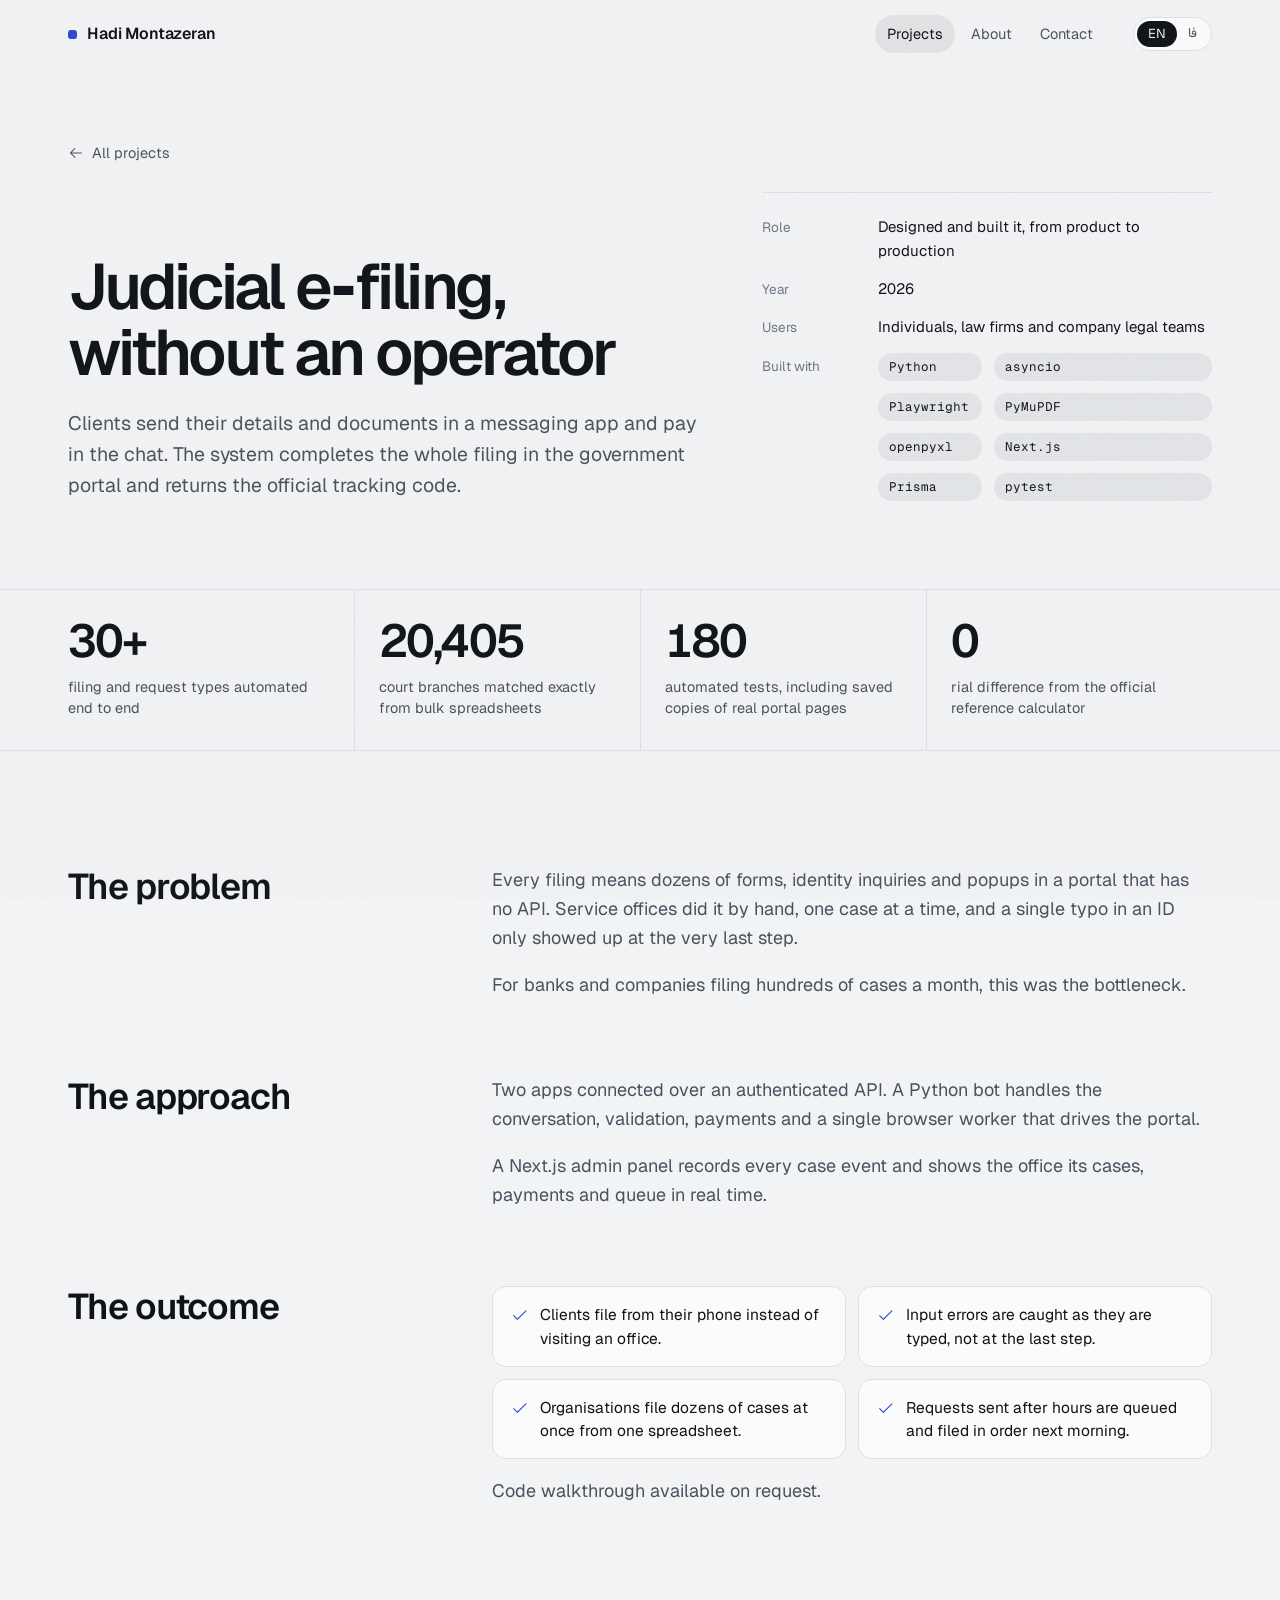
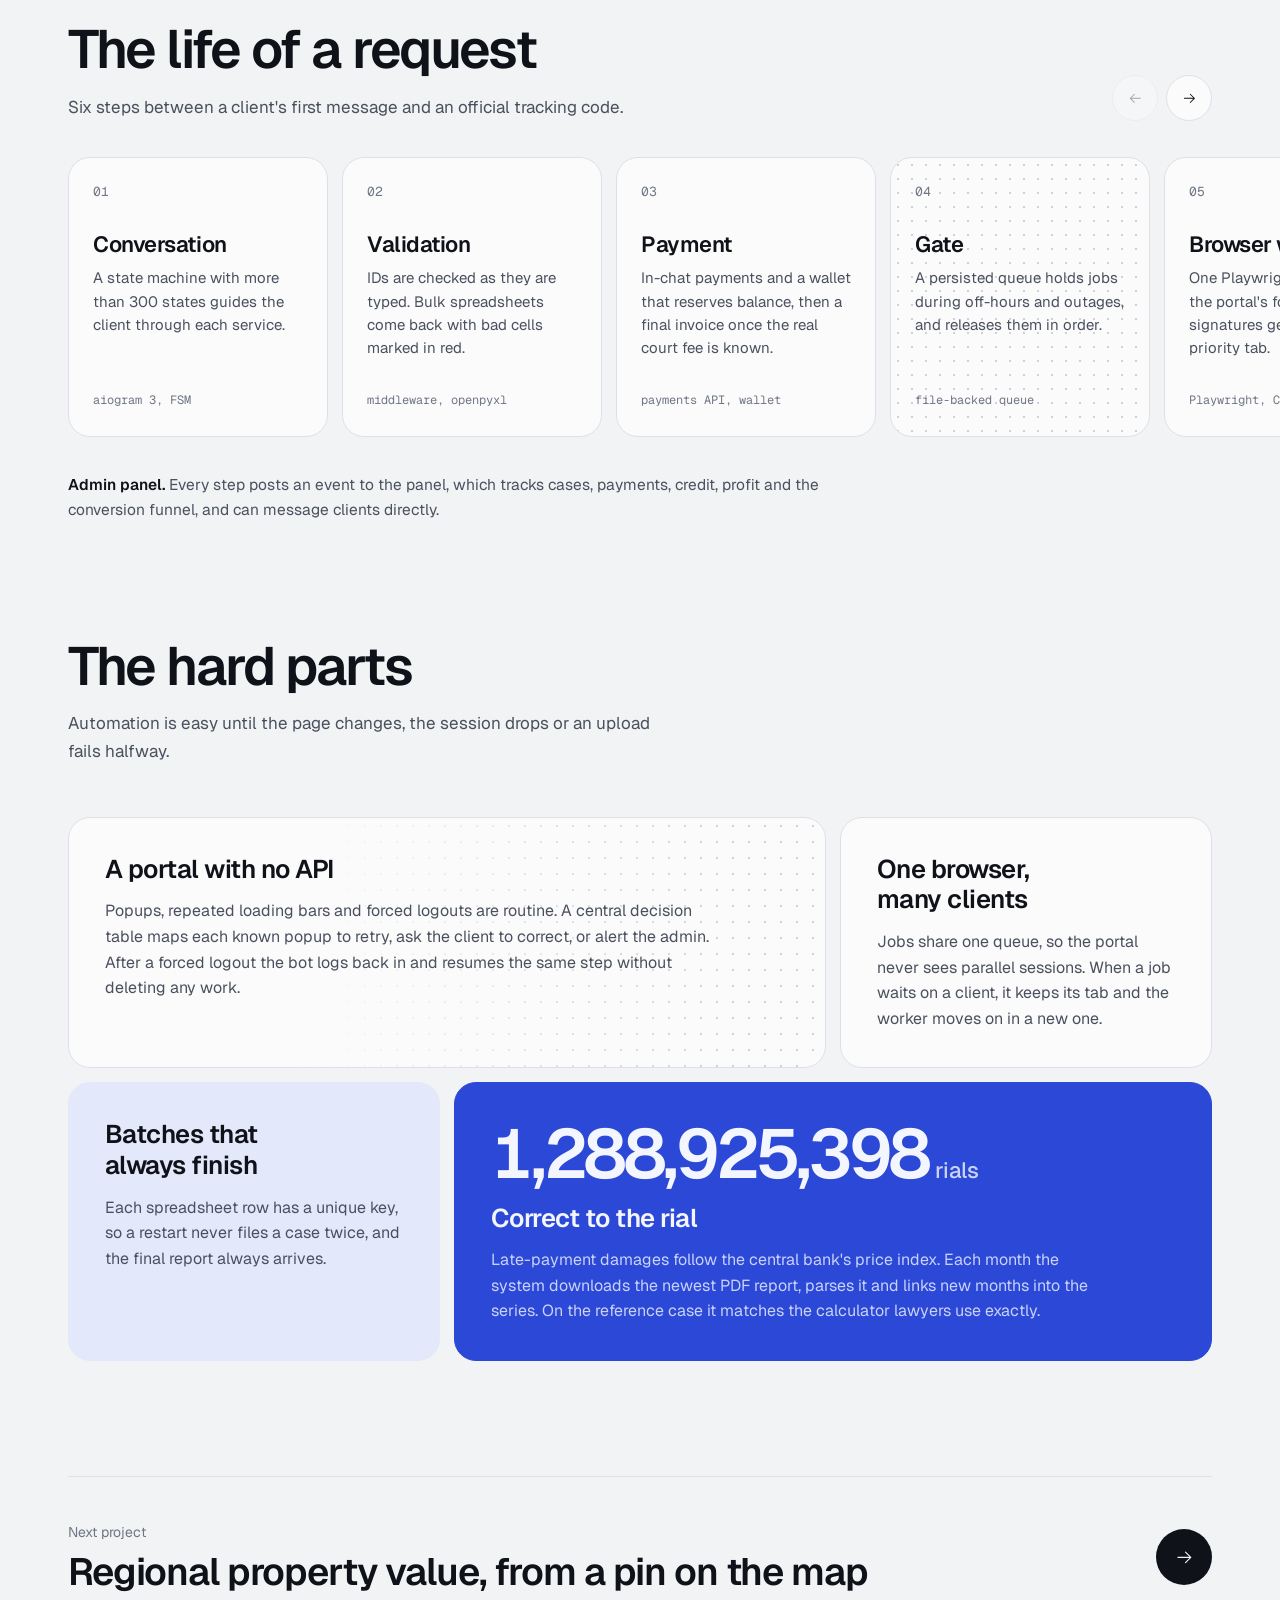
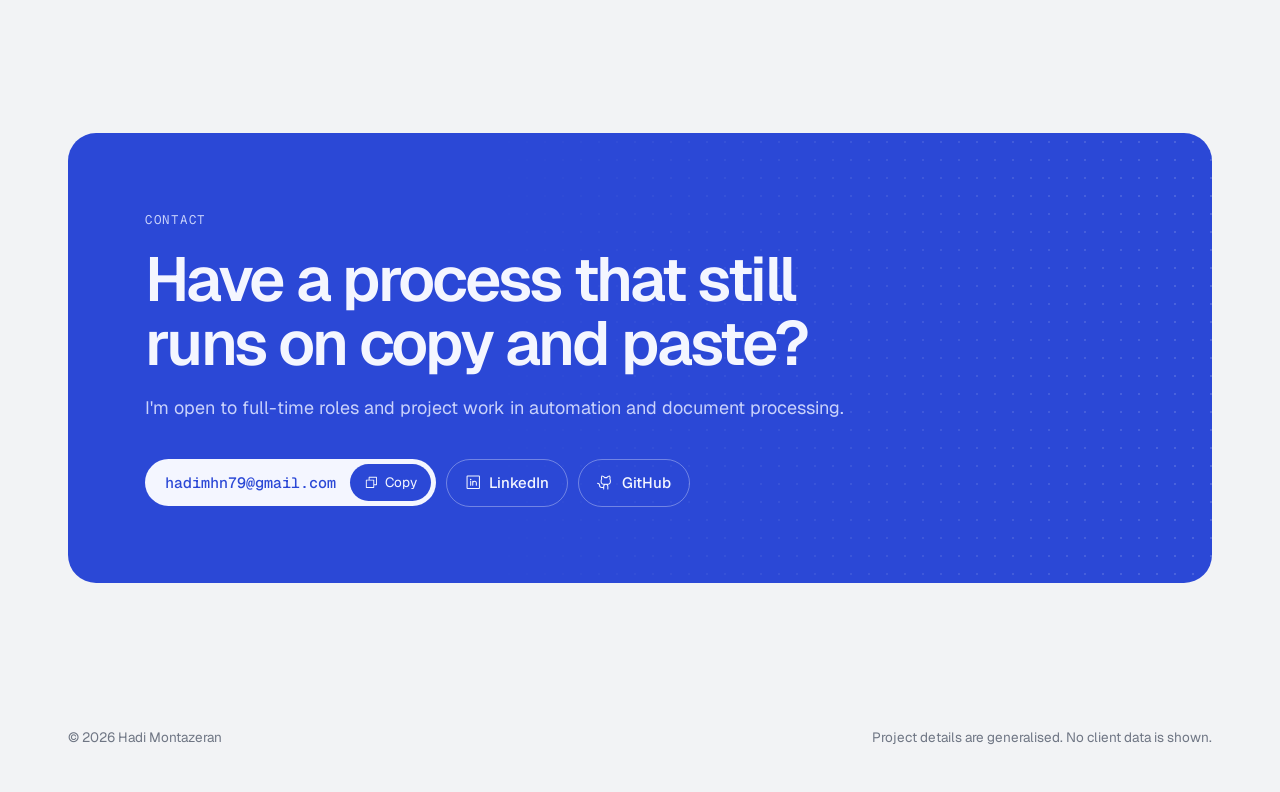
==== projects/judicial-efiling.html @ 840374e5 "Split site into home, project pages and About page; add regional value project Co-Authored-By: Claud" ====
<!doctype html>
<html lang="en" dir="ltr">
<head>
<meta charset="utf-8">
<meta name="viewport" content="width=device-width,initial-scale=1,viewport-fit=cover">
<title>Judicial e-filing automation</title>
<meta name="description" content="Case study: a bot that files court paperwork end to end, from a chat message to an official tracking code.">
<meta name="x-titles" data-en="Judicial e-filing automation" data-fa="اتوماسیون ثبت الکترونیک پرونده">
<meta property="og:title" content="Judicial e-filing automation">
<meta property="og:description" content="Case study: a bot that files court paperwork end to end, from a chat message to an official tracking code.">
<link rel="icon" href="../assets/favicon.svg" type="image/svg+xml">
<link rel="preconnect" href="https://fonts.googleapis.com">
<link rel="preconnect" href="https://fonts.gstatic.com" crossorigin>
<link rel="stylesheet" href="https://fonts.googleapis.com/css2?family=Geist:wght@400;500;600;700&family=Geist+Mono:wght@400;500&family=Vazirmatn:wght@400;500;700;800&display=swap">
<link rel="stylesheet" href="../assets/site.css">

</head>
<body>
<a class="skip" href="#main"><span data-lang="en">Skip to content</span><span data-lang="fa">رفتن به محتوا</span></a>
<header class="top">
  <div class="wrap">
    <a class="brand" href="../index.html"><i aria-hidden="true"></i><span class="full"><span data-lang="en">Hadi Montazeran</span><span data-lang="fa">هادی منتظران</span></span><span class="short"><span data-lang="en">Hadi Montazeran</span><span data-lang="fa">هادی منتظران</span></span></a>
    <nav class="links" aria-label="Main">
      <a href="../index.html#work" aria-current="page"><span data-lang="en">Projects</span><span data-lang="fa">پروژه‌ها</span></a>
      <a href="../about.html"><span data-lang="en">About</span><span data-lang="fa">درباره</span></a>
      <a href="#contact" class="hide-sm"><span data-lang="en">Contact</span><span data-lang="fa">تماس</span></a>
    </nav>
    <div class="lang" role="group" aria-label="Language">
      <button type="button" id="lang-en" aria-pressed="true">EN</button>
      <button type="button" id="lang-fa" aria-pressed="false">فا</button>
    </div>
  </div>
</header>
<div id="sentinel" style="position:absolute;top:0;height:8px;width:1px" aria-hidden="true"></div>
<main id="main">
<section class="phero">
  <div class="wrap">
    <a class="crumb" href="../index.html#work"><svg class="ico flip" viewBox="0 0 256 256" fill="currentColor" aria-hidden="true"><path d="M224,128a8,8,0,0,1-8,8H59.31l58.35,58.34a8,8,0,0,1-11.32,11.32l-72-72a8,8,0,0,1,0-11.32l72-72a8,8,0,0,1,11.32,11.32L59.31,120H216A8,8,0,0,1,224,128Z"/></svg><span data-lang="en">All projects</span><span data-lang="fa">همه‌ی پروژه‌ها</span></a>
    <div class="phero-grid">
      <div>
        <h1 class="rise"><span data-lang="en">Judicial e&#8209;filing, without an operator</span><span data-lang="fa">ثبت الکترونیک پرونده، بدون اپراتور</span></h1>
        <p class="lead rise d1"><span data-lang="en">Clients send their details and documents in a messaging app and pay in the chat. The system completes the whole filing in the government portal and returns the official tracking code.</span><span data-lang="fa">مشتری اطلاعات و مدارکش را در پیام‌رسان می‌فرستد و همان‌جا پرداخت می‌کند. سامانه کل فرایند ثبت را در درگاه رسمی انجام می‌دهد و کد رهگیری رسمی را برمی‌گرداند.</span></p>
      </div>
      <dl class="facts rise d2">
        <div><dt><span data-lang="en">Role</span><span data-lang="fa">نقش</span></dt><dd><span data-lang="en">Designed and built it, from product to production</span><span data-lang="fa">طراحی و ساخت، از ایده تا اجرا</span></dd></div>
        <div><dt><span data-lang="en">Year</span><span data-lang="fa">سال</span></dt><dd class="num"><span data-lang="en">2026</span><span data-lang="fa">۲۰۲۶</span></dd></div>
        <div><dt><span data-lang="en">Users</span><span data-lang="fa">کاربران</span></dt><dd><span data-lang="en">Individuals, law firms and company legal teams</span><span data-lang="fa">اشخاص، دفاتر وکالت و واحدهای حقوقی شرکت‌ها</span></dd></div>
        <div><dt><span data-lang="en">Built with</span><span data-lang="fa">ابزارها</span></dt><dd><div class="chips"><span class="chip">Python</span><span class="chip">asyncio</span><span class="chip">Playwright</span><span class="chip">PyMuPDF</span><span class="chip">openpyxl</span><span class="chip">Next.js</span><span class="chip">Prisma</span><span class="chip">pytest</span></div></dd></div>
      </dl>
    </div>
  </div>
</section>

<section class="stats" aria-label="Project in numbers">
  <div class="wrap">
    <div class="stat"><strong><span data-lang="en">30+</span><span data-lang="fa">+۳۰</span></strong><span><span data-lang="en">filing and request types automated end to end</span><span data-lang="fa">نوع دادخواست، لایحه و درخواست که کامل خودکار شده‌اند</span></span></div>
    <div class="stat"><strong><span data-lang="en">20,405</span><span data-lang="fa">۲۰٬۴۰۵</span></strong><span><span data-lang="en">court branches matched exactly from bulk spreadsheets</span><span data-lang="fa">شعبه‌ی دادگاه که از فایل‌های اکسل دقیق شناسایی می‌شوند</span></span></div>
    <div class="stat"><strong><span data-lang="en">180</span><span data-lang="fa">۱۸۰</span></strong><span><span data-lang="en">automated tests, including saved copies of real portal pages</span><span data-lang="fa">تست خودکار، از جمله روی نسخه‌های ذخیره‌شده‌ی صفحات واقعی</span></span></div>
    <div class="stat"><strong><span data-lang="en">0</span><span data-lang="fa">۰</span></strong><span><span data-lang="en">rial difference from the official reference calculator</span><span data-lang="fa">ریال اختلاف با ماشین‌حساب مرجع رسمی</span></span></div>
  </div>
</section>

<section class="sec">
  <div class="wrap">
    <div class="story reveal">
      <h2><span data-lang="en">The problem</span><span data-lang="fa">مسئله</span></h2>
      <div class="story-body">
        <p><span data-lang="en">Every filing means dozens of forms, identity inquiries and popups in a portal that has no API. Service offices did it by hand, one case at a time, and a single typo in an ID only showed up at the very last step.</span><span data-lang="fa">هر ثبت یعنی ده‌ها فرم، استعلام هویت و پنجره‌ی پاپ‌آپ در درگاهی که API ندارد. دفاتر خدمات این کار را دستی و پرونده‌به‌پرونده انجام می‌دادند و یک اشتباه تایپی در کد ملی فقط در مرحله‌ی آخر معلوم می‌شد.</span></p>
        <p><span data-lang="en">For banks and companies filing hundreds of cases a month, this was the bottleneck.</span><span data-lang="fa">برای بانک‌ها و شرکت‌هایی که ماهانه صدها پرونده ثبت می‌کنند، همین گلوگاه اصلی بود.</span></p>
      </div>
    </div>
    <div class="story reveal">
      <h2><span data-lang="en">The approach</span><span data-lang="fa">راه‌حل</span></h2>
      <div class="story-body">
        <p><span data-lang="en">Two apps connected over an authenticated API. A Python bot handles the conversation, validation, payments and a single browser worker that drives the portal.</span><span data-lang="fa">دو برنامه که با یک API احرازهویت‌شده به هم وصل‌اند. یک ربات Python که گفتگو، اعتبارسنجی، پرداخت و یک پردازشگر مرورگر را اداره می‌کند و درگاه را پیش می‌برد.</span></p>
        <p><span data-lang="en">A Next.js admin panel records every case event and shows the office its cases, payments and queue in real time.</span><span data-lang="fa">یک پنل مدیریت Next.js همه‌ی رویدادهای پرونده را ثبت می‌کند و پرونده‌ها، پرداخت‌ها و صف را به‌صورت زنده نشان می‌دهد.</span></p>
      </div>
    </div>
    <div class="story reveal">
      <h2><span data-lang="en">The outcome</span><span data-lang="fa">نتیجه</span></h2>
      <div class="story-body">
        <ul class="outcomes">
          <li><svg class="ico" viewBox="0 0 256 256" fill="currentColor" aria-hidden="true"><path d="M229.66,77.66l-128,128a8,8,0,0,1-11.32,0l-56-56a8,8,0,0,1,11.32-11.32L96,188.69,218.34,66.34a8,8,0,0,1,11.32,11.32Z"/></svg><span><span data-lang="en">Clients file from their phone instead of visiting an office.</span><span data-lang="fa">مشتری به‌جای مراجعه‌ی حضوری، با گوشی پرونده ثبت می‌کند.</span></span></li>
          <li><svg class="ico" viewBox="0 0 256 256" fill="currentColor" aria-hidden="true"><path d="M229.66,77.66l-128,128a8,8,0,0,1-11.32,0l-56-56a8,8,0,0,1,11.32-11.32L96,188.69,218.34,66.34a8,8,0,0,1,11.32,11.32Z"/></svg><span><span data-lang="en">Input errors are caught as they are typed, not at the last step.</span><span data-lang="fa">خطای ورودی همان لحظه گرفته می‌شود، نه در مرحله‌ی آخر.</span></span></li>
          <li><svg class="ico" viewBox="0 0 256 256" fill="currentColor" aria-hidden="true"><path d="M229.66,77.66l-128,128a8,8,0,0,1-11.32,0l-56-56a8,8,0,0,1,11.32-11.32L96,188.69,218.34,66.34a8,8,0,0,1,11.32,11.32Z"/></svg><span><span data-lang="en">Organisations file dozens of cases at once from one spreadsheet.</span><span data-lang="fa">سازمان‌ها با یک فایل اکسل ده‌ها پرونده را یک‌جا ثبت می‌کنند.</span></span></li>
          <li><svg class="ico" viewBox="0 0 256 256" fill="currentColor" aria-hidden="true"><path d="M229.66,77.66l-128,128a8,8,0,0,1-11.32,0l-56-56a8,8,0,0,1,11.32-11.32L96,188.69,218.34,66.34a8,8,0,0,1,11.32,11.32Z"/></svg><span><span data-lang="en">Requests sent after hours are queued and filed in order next morning.</span><span data-lang="fa">درخواست‌های خارج از ساعت کاری در صف می‌مانند و صبح به ترتیب ثبت می‌شوند.</span></span></li>
        </ul>
        <p class="note"><span data-lang="en">Code walkthrough available on request.</span><span data-lang="fa">بررسی کد در صورت درخواست امکان‌پذیر است.</span></p>
      </div>
    </div>
  </div>
</section>

<section class="sec" style="padding-top:0">
  <div class="wrap pipe-head">
    <div>
      <h2 class="h2"><span data-lang="en">The life of a request</span><span data-lang="fa">مسیر یک درخواست</span></h2>
      <p class="lead"><span data-lang="en">Six steps between a client's first message and an official tracking code.</span><span data-lang="fa">شش مرحله از اولین پیام مشتری تا کد رهگیری رسمی.</span></p>
    </div>
    <div class="arrows">
      <button type="button" id="prev" aria-label="Previous step"><svg class="ico flip" viewBox="0 0 256 256" fill="currentColor" aria-hidden="true"><path d="M224,128a8,8,0,0,1-8,8H59.31l58.35,58.34a8,8,0,0,1-11.32,11.32l-72-72a8,8,0,0,1,0-11.32l72-72a8,8,0,0,1,11.32,11.32L59.31,120H216A8,8,0,0,1,224,128Z"/></svg></button>
      <button type="button" id="next" aria-label="Next step"><svg class="ico flip" viewBox="0 0 256 256" fill="currentColor" aria-hidden="true"><path d="M221.66,133.66l-72,72a8,8,0,0,1-11.32-11.32L196.69,136H40a8,8,0,0,1,0-16H196.69L138.34,61.66a8,8,0,0,1,11.32-11.32l72,72A8,8,0,0,1,221.66,133.66Z"/></svg></button>
    </div>
  </div>
  <div class="track" id="track" tabindex="0" aria-label="Steps of a request">
    <article class="stage"><span class="n">01</span><div><h3><span data-lang="en">Conversation</span><span data-lang="fa">گفتگو</span></h3><p><span data-lang="en">A state machine with more than 300 states guides the client through each service.</span><span data-lang="fa">یک ماشین حالت با بیش از ۳۰۰ وضعیت، مشتری را در هر خدمت قدم‌به‌قدم پیش می‌برد.</span></p></div><span class="tech">aiogram 3, FSM</span></article>
    <article class="stage"><span class="n">02</span><div><h3><span data-lang="en">Validation</span><span data-lang="fa">اعتبارسنجی</span></h3><p><span data-lang="en">IDs are checked as they are typed. Bulk spreadsheets come back with bad cells marked in red.</span><span data-lang="fa">کد ملی هنگام تایپ بررسی می‌شود. فایل‌های اکسل گروهی با سلول‌های خطادارِ قرمز برمی‌گردند.</span></p></div><span class="tech">middleware, openpyxl</span></article>
    <article class="stage"><span class="n">03</span><div><h3><span data-lang="en">Payment</span><span data-lang="fa">پرداخت</span></h3><p><span data-lang="en">In-chat payments and a wallet that reserves balance, then a final invoice once the real court fee is known.</span><span data-lang="fa">پرداخت داخل چت و کیف پولی که موجودی را رزرو می‌کند، و بعد فاکتور نهایی وقتی هزینه‌ی واقعی دادرسی معلوم شد.</span></p></div><span class="tech">payments API, wallet</span></article>
    <article class="stage dots"><span class="n">04</span><div><h3><span data-lang="en">Gate</span><span data-lang="fa">دروازه</span></h3><p><span data-lang="en">A persisted queue holds jobs during off-hours and outages, and releases them in order.</span><span data-lang="fa">یک صف ماندگار کارها را در ساعات تعطیل و قطعی نگه می‌دارد و به ترتیب آزاد می‌کند.</span></p></div><span class="tech">file-backed queue</span></article>
    <article class="stage"><span class="n">05</span><div><h3><span data-lang="en">Browser worker</span><span data-lang="fa">پردازشگر مرورگر</span></h3><p><span data-lang="en">One Playwright session fills the portal's forms. E-signatures get their own priority tab.</span><span data-lang="fa">یک نشست Playwright فرم‌های درگاه را پر می‌کند. امضای الکترونیک تب اولویت‌دار خودش را دارد.</span></p></div><span class="tech">Playwright, Chromium</span></article>
    <article class="stage fill"><span class="n">06</span><div><h3><span data-lang="en">Output</span><span data-lang="fa">خروجی</span></h3><p><span data-lang="en">The tracking code, official right-to-left PDFs, and the final print sent automatically the next day.</span><span data-lang="fa">کد رهگیری، PDFهای رسمی راست‌به‌چپ، و نسخه‌ی نهایی که روز بعد خودکار ارسال می‌شود.</span></p></div><span class="tech">reportlab, PyMuPDF</span></article>
  </div>
  <div class="wrap">
    <p class="sync"><b><span data-lang="en">Admin panel.</span><span data-lang="fa">پنل مدیریت.</span></b> <span data-lang="en">Every step posts an event to the panel, which tracks cases, payments, credit, profit and the conversion funnel, and can message clients directly.</span><span data-lang="fa">هر مرحله یک رویداد به پنل می‌فرستد. پنل پرونده‌ها، پرداخت‌ها، اعتبار، سود و قیف تبدیل را دنبال می‌کند و می‌تواند مستقیم به مشتری پیام بدهد.</span></p>
  </div>
</section>

<section class="sec" style="padding-top:0">
  <div class="wrap">
    <h2 class="h2"><span data-lang="en">The hard parts</span><span data-lang="fa">بخش‌های سخت کار</span></h2>
    <p class="lead" style="margin-top:16px"><span data-lang="en">Automation is easy until the page changes, the session drops or an upload fails halfway.</span><span data-lang="fa">اتوماسیون تا وقتی ساده است که صفحه تغییر نکند، نشست قطع نشود و بارگذاری نیمه‌کاره نماند.</span></p>
    <div class="bento">
      <article class="cell wide dots reveal">
        <h3><span data-lang="en">A portal with no API</span><span data-lang="fa">درگاهی که API ندارد</span></h3>
        <p><span data-lang="en">Popups, repeated loading bars and forced logouts are routine. A central decision table maps each known popup to retry, ask the client to correct, or alert the admin. After a forced logout the bot logs back in and resumes the same step without deleting any work.</span><span data-lang="fa">پاپ‌آپ، نوارهای بارگذاری تکراری و خروج اجباری اتفاق روزمره‌اند. یک جدول تصمیم مرکزی برای هر پاپ‌آپ مشخص می‌کند که باید دوباره تلاش کرد، از مشتری اصلاح خواست یا به مدیر هشدار داد. بعد از خروج اجباری، ربات دوباره وارد می‌شود و همان مرحله را بدون پاک کردن کار ادامه می‌دهد.</span></p>
      </article>
      <article class="cell reveal">
        <h3><span data-lang="en">One browser, many clients</span><span data-lang="fa">یک مرورگر، مشتریان متعدد</span></h3>
        <p><span data-lang="en">Jobs share one queue, so the portal never sees parallel sessions. When a job waits on a client, it keeps its tab and the worker moves on in a new one.</span><span data-lang="fa">همه‌ی کارها از یک صف عبور می‌کنند تا درگاه نشست موازی نبیند. وقتی کاری منتظر مشتری است، تبش را نگه می‌دارد و پردازشگر در تب تازه‌ای ادامه می‌دهد.</span></p>
      </article>
      <article class="cell tint reveal">
        <h3><span data-lang="en">Batches that always finish</span><span data-lang="fa">دسته‌هایی که همیشه کامل می‌شوند</span></h3>
        <p><span data-lang="en">Each spreadsheet row has a unique key, so a restart never files a case twice, and the final report always arrives.</span><span data-lang="fa">هر سطر اکسل کلید یکتا دارد، پس راه‌اندازی دوباره هیچ پرونده‌ای را دو بار ثبت نمی‌کند و گزارش نهایی همیشه می‌رسد.</span></p>
      </article>
      <article class="cell wide fill reveal">
        <p class="big ltr"><span data-lang="en">1,288,925,398<small>rials</small></span><span data-lang="fa">۱٬۲۸۸٬۹۲۵٬۳۹۸<small>ریال</small></span></p>
        <h3><span data-lang="en">Correct to the rial</span><span data-lang="fa">دقیق تا ریال</span></h3>
        <p><span data-lang="en">Late-payment damages follow the central bank's price index. Each month the system downloads the newest PDF report, parses it and links new months into the series. On the reference case it matches the calculator lawyers use exactly.</span><span data-lang="fa">خسارت تأخیر تأدیه بر اساس شاخص قیمت بانک مرکزی محاسبه می‌شود. سامانه هر ماه جدیدترین گزارش PDF را دانلود و استخراج می‌کند و ماه‌های جدید را به سری قبلی وصل می‌کند. نتیجه در نمونه‌ی مرجع دقیقاً با ماشین‌حسابی که وکلا استفاده می‌کنند یکی است.</span></p>
      </article>
    </div>
  </div>
</section>

<section style="padding-bottom:clamp(56px,8vw,96px)">
  <div class="wrap">
    <a class="next" href="regional-value.html">
      <div><small><span data-lang="en">Next project</span><span data-lang="fa">پروژه‌ی بعدی</span></small><strong><span data-lang="en">Regional property value, from a pin on the map</span><span data-lang="fa">ارزش منطقه‌ای ملک، با یک نقطه روی نقشه</span></strong></div>
      <span class="go"><svg class="ico flip" viewBox="0 0 256 256" fill="currentColor" aria-hidden="true"><path d="M221.66,133.66l-72,72a8,8,0,0,1-11.32-11.32L196.69,136H40a8,8,0,0,1,0-16H196.69L138.34,61.66a8,8,0,0,1,11.32-11.32l72,72A8,8,0,0,1,221.66,133.66Z"/></svg></span>
    </a>
  </div>
</section>

<section class="sec" id="contact" style="padding-top:0">
  <div class="wrap">
    <div class="contact">
      <div>
        <p class="eyebrow"><span data-lang="en">Contact</span><span data-lang="fa">تماس</span></p>
        <h2><span data-lang="en">Have a process that still runs on copy and paste?</span><span data-lang="fa">فرایندی دارید که هنوز با کپی و پیست انجام می‌شود؟</span></h2>
        <p class="lead"><span data-lang="en">I'm open to full-time roles and project work in automation and document processing.</span><span data-lang="fa">برای همکاری تمام‌وقت و پروژه‌ای در حوزه‌ی اتوماسیون و پردازش اسناد آماده‌ام.</span></p>
      </div>
      <div class="reach">
        <span class="mail"><a href="mailto:hadimhn79@gmail.com" id="email">hadimhn79@gmail.com</a><button type="button" data-copy="email"><svg class="ico" viewBox="0 0 256 256" fill="currentColor" aria-hidden="true"><path d="M216,32H88a8,8,0,0,0-8,8V80H40a8,8,0,0,0-8,8V216a8,8,0,0,0,8,8H168a8,8,0,0,0,8-8V176h40a8,8,0,0,0,8-8V40A8,8,0,0,0,216,32ZM160,208H48V96H160Zm48-48H176V88a8,8,0,0,0-8-8H96V48H208Z"/></svg><span data-copy-label>Copy</span></button></span>
        <a class="out" href="https://www.linkedin.com/in/hadi-montazeran-4b4931239" target="_blank" rel="noopener"><svg class="ico" viewBox="0 0 256 256" fill="currentColor" aria-hidden="true"><path d="M216,24H40A16,16,0,0,0,24,40V216a16,16,0,0,0,16,16H216a16,16,0,0,0,16-16V40A16,16,0,0,0,216,24Zm0,192H40V40H216V216ZM96,112v64a8,8,0,0,1-16,0V112a8,8,0,0,1,16,0Zm88,28v36a8,8,0,0,1-16,0V140a20,20,0,0,0-40,0v36a8,8,0,0,1-16,0V112a8,8,0,0,1,15.79-1.78A36,36,0,0,1,184,140ZM100,84A12,12,0,1,1,88,72,12,12,0,0,1,100,84Z"/></svg>LinkedIn</a>
        <a class="out" href="https://github.com/hadimhm2000" target="_blank" rel="noopener"><svg class="ico" viewBox="0 0 256 256" fill="currentColor" aria-hidden="true"><path d="M208.31,75.68A59.78,59.78,0,0,0,202.93,28,8,8,0,0,0,196,24a59.75,59.75,0,0,0-48,24H124A59.75,59.75,0,0,0,76,24a8,8,0,0,0-6.93,4,59.78,59.78,0,0,0-5.38,47.68A58.14,58.14,0,0,0,56,104v8a56.06,56.06,0,0,0,48.44,55.47A39.8,39.8,0,0,0,96,192v8H72a24,24,0,0,1-24-24A40,40,0,0,0,8,136a8,8,0,0,0,0,16,24,24,0,0,1,24,24,40,40,0,0,0,40,40H96v16a8,8,0,0,0,16,0V192a24,24,0,0,1,48,0v40a8,8,0,0,0,16,0V192a39.8,39.8,0,0,0-8.44-24.53A56.06,56.06,0,0,0,216,112v-8A58.14,58.14,0,0,0,208.31,75.68ZM200,112a40,40,0,0,1-40,40H112a40,40,0,0,1-40-40v-8a41.74,41.74,0,0,1,6.9-22.48A8,8,0,0,0,80,73.83a43.81,43.81,0,0,1,.79-33.58,43.88,43.88,0,0,1,32.32,20.06A8,8,0,0,0,119.82,64h32.35a8,8,0,0,0,6.74-3.69,43.87,43.87,0,0,1,32.32-20.06A43.81,43.81,0,0,1,192,73.83a8.09,8.09,0,0,0,1,7.65A41.72,41.72,0,0,1,200,104Z"/></svg>GitHub</a>
      </div>
    </div>
  </div>
</section>
</main>
<footer class="site">
  <div class="wrap">
    <span><span data-lang="en">© 2026 Hadi Montazeran</span><span data-lang="fa">© ۲۰۲۶ هادی منتظران</span></span>
    <span><span data-lang="en">Project details are generalised. No client data is shown.</span><span data-lang="fa">جزئیات پروژه‌ها به‌صورت کلی آمده و هیچ اطلاعاتی از مشتریان نمایش داده نشده است.</span></span>
  </div>
</footer>
<script src="../assets/site.js"></script>
</body>
</html>
---- assets/site.css ----
/* Hadi Montazeran portfolio
   Design read: developer portfolio for recruiters and hiring managers, precise engineering-editorial language, native CSS.
   Dials: DESIGN_VARIANCE 7 / MOTION_INTENSITY 5 / VISUAL_DENSITY 4.
   Shape lock: blocks 22px, inner cells and inputs 14px, buttons and chips full pill.
   Z scale: nav 20, skip link 40, grain 30. */
:root{
  --bg:#f2f3f5; --surface:#fbfbfc; --ink:#0f1218; --ink-2:#4a515e; --ink-3:#6f7684;
  --line:#dde1e7; --accent:#2b48d6; --accent-soft:#e3e8fb; --block:#2b48d6; --block-deep:#1c2f9e; --block-ink:#f4f6ff; --block-ink-2:#c9d2fb;
  --ok:#11795a; --bad:#bf3b26; --dot:#cdd2da; --shadow:rgba(31,45,110,.10);
  --f-sans:"Geist",ui-sans-serif,system-ui,-apple-system,"Segoe UI",sans-serif;
  --f-mono:"Geist Mono",ui-monospace,SFMono-Regular,Menlo,Consolas,monospace;
  --f-fa:"Vazirmatn",Tahoma,system-ui,sans-serif;
  --r-lg:22px; --r-md:14px; --max:1240px;
  --gut:clamp(16px,4vw,48px);
  --ease:cubic-bezier(.16,1,.3,1);
  color-scheme:light;
}
@media (prefers-color-scheme:dark){:root:not([data-theme="light"]){
  --bg:#0c0e12; --surface:#14171d; --ink:#eceef2; --ink-2:#a8aebb; --ink-3:#7d8492;
  --line:#242932; --accent:#8b9dff; --accent-soft:#1a2142; --block:#2a3fb8; --block-deep:#1a2878; --block-ink:#eef1ff; --block-ink-2:#b9c4f7;
  --ok:#4fc99b; --bad:#ff8a74; --dot:#2c323c; --shadow:rgba(0,0,0,.35); color-scheme:dark}}
:root[data-theme="dark"]{
  --bg:#0c0e12; --surface:#14171d; --ink:#eceef2; --ink-2:#a8aebb; --ink-3:#7d8492;
  --line:#242932; --accent:#8b9dff; --accent-soft:#1a2142; --block:#2a3fb8; --block-deep:#1a2878; --block-ink:#eef1ff; --block-ink-2:#b9c4f7;
  --ok:#4fc99b; --bad:#ff8a74; --dot:#2c323c; --shadow:rgba(0,0,0,.35); color-scheme:dark}

*,*::before,*::after{box-sizing:border-box}
html{scroll-behavior:smooth;scroll-padding-top:calc(80px + env(safe-area-inset-top,0px))}
body{margin:0;background:var(--bg);color:var(--ink);font-family:var(--f-sans);font-size:17px;line-height:1.6;-webkit-font-smoothing:antialiased;text-rendering:optimizeLegibility}
html[lang="fa"] body{font-family:var(--f-fa);font-size:16.5px;line-height:1.95}
html:not([lang="fa"]) [data-lang="fa"]{display:none!important}
html[lang="fa"] [data-lang="en"]{display:none!important}
body::after{content:"";position:fixed;inset:0;z-index:30;pointer-events:none;opacity:.05;
  background-image:url("data:image/svg+xml,%3Csvg xmlns='http://www.w3.org/2000/svg' width='160' height='160'%3E%3Cfilter id='n'%3E%3CfeTurbulence type='fractalNoise' baseFrequency='.9' numOctaves='2' stitchTiles='stitch'/%3E%3C/filter%3E%3Crect width='100%25' height='100%25' filter='url(%23n)'/%3E%3C/svg%3E")}
a{color:inherit}
p{margin:0}
h1,h2,h3{margin:0;font-weight:600;letter-spacing:-.025em;text-wrap:balance}
html[lang="fa"] h1,html[lang="fa"] h2,html[lang="fa"] h3{font-family:var(--f-fa);letter-spacing:0;font-weight:800}
p,li{text-wrap:pretty}
:focus-visible{outline:2px solid var(--accent);outline-offset:3px}
img{max-width:100%}
.skip{position:absolute;inset-inline-start:16px;top:-60px;background:var(--ink);color:var(--bg);padding:8px 14px;border-radius:999px;z-index:40;text-decoration:none;font-size:14px}
.skip:focus{top:12px}
.wrap{max-width:var(--max);margin-inline:auto;padding-inline:var(--gut)}
.mono{font-family:var(--f-mono)}
.num{font-variant-numeric:tabular-nums}
.ico{width:1.1em;height:1.1em;flex:none;display:block}
html[dir="rtl"] .flip{transform:scaleX(-1)}
.eyebrow{font-family:var(--f-mono);font-size:12.5px;letter-spacing:.06em;text-transform:uppercase;color:var(--ink-2)}
html[lang="fa"] .eyebrow{font-family:var(--f-fa);text-transform:none;letter-spacing:0;font-size:14px;font-weight:500}
.lead{color:var(--ink-2);max-width:60ch}
.h2{font-size:clamp(32px,4.2vw,54px);line-height:1.05;letter-spacing:-.035em}
html[lang="fa"] .h2{line-height:1.45}
section.sec{padding-block:clamp(64px,9vw,120px)}
.ltr{direction:ltr;unicode-bidi:isolate}

/* buttons */
.btn{display:inline-flex;align-items:center;gap:10px;font:inherit;font-size:15.5px;font-weight:500;white-space:nowrap;text-decoration:none;padding:12px 22px;border-radius:999px;border:1px solid transparent;cursor:pointer;transition:transform .25s var(--ease),background-color .2s,color .2s,border-color .2s}
.btn:hover{transform:translateY(-1px)}
.btn:active{transform:scale(.98)}
.btn-primary{background:var(--ink);color:var(--bg)}
.btn-primary:hover{background:var(--accent);color:var(--block-ink)}
.btn-quiet{border-color:var(--line);color:var(--ink);background:transparent}
.btn-quiet:hover{border-color:var(--ink-3)}
.link-arrow{display:inline-flex;align-items:center;gap:8px;font-weight:500;text-decoration:none;color:var(--ink);border-bottom:1px solid var(--line);padding-bottom:2px;transition:border-color .2s,gap .25s var(--ease)}
.link-arrow:hover{border-color:var(--ink);gap:12px}

/* nav */
.top{position:sticky;top:env(safe-area-inset-top,0px);z-index:20;background:color-mix(in srgb,var(--bg) 82%,transparent);backdrop-filter:blur(14px) saturate(140%);-webkit-backdrop-filter:blur(14px) saturate(140%);border-bottom:1px solid transparent;transition:border-color .3s}
.top.stuck{border-bottom-color:var(--line)}
.top .wrap{display:flex;align-items:center;gap:28px;height:68px}
.brand{display:flex;align-items:center;gap:10px;text-decoration:none;font-weight:600;font-size:16px;letter-spacing:-.01em;white-space:nowrap}
html[lang="fa"] .brand{font-weight:700}
.brand i{width:9px;height:9px;border-radius:3px;background:var(--accent);display:block;flex:none}
.links{display:flex;gap:4px;margin-inline-start:auto}
.links a{white-space:nowrap;font-size:14.5px;text-decoration:none;color:var(--ink-2);padding:7px 12px;border-radius:999px;transition:color .2s,background-color .2s}
.links a:hover{color:var(--ink)}
.links a[aria-current="page"],.links a.on{color:var(--ink);background:color-mix(in srgb,var(--ink) 7%,transparent)}
.lang{display:inline-flex;border:1px solid var(--line);border-radius:999px;padding:3px;background:var(--surface);flex:none}
.lang button{font:inherit;font-size:13px;border:0;background:transparent;color:var(--ink-2);padding:4px 11px;border-radius:999px;cursor:pointer;line-height:1.4;transition:background-color .2s,color .2s}
.lang button[aria-pressed="true"]{background:var(--ink);color:var(--bg)}
.lang button:last-child{font-family:var(--f-fa)}
@media (max-width:760px){
  .top .wrap{gap:12px}
  .links{gap:0}
  .links a{padding:6px 8px;font-size:13.5px}
  .links a.hide-sm{display:none}
  .brand span.full{display:none}
}
@media (min-width:761px){.brand span.short{display:none}}

/* role line + title pill */
.role{display:grid;gap:8px;justify-items:start}
.role strong{font-size:clamp(19px,1.8vw,22px);font-weight:600;letter-spacing:-.015em;line-height:1.3}
html[lang="fa"] .role strong{font-weight:700;letter-spacing:0}
.title-pill{display:inline-block;font-family:var(--f-sans);font-size:clamp(14.5px,1.35vw,16.5px);font-weight:500;color:var(--accent);background:var(--accent-soft);padding:5px 14px;border-radius:999px;line-height:1.45;direction:ltr;unicode-bidi:isolate}
@media (max-width:520px){.title-pill{border-radius:var(--r-md);font-size:14px}}

/* chips */
.chips{display:flex;flex-wrap:wrap;gap:6px;direction:ltr}
html[dir="rtl"] .chips{justify-content:flex-end}
.chip{font-family:var(--f-mono);font-size:12.5px;padding:4px 11px;border-radius:999px;background:color-mix(in srgb,var(--ink) 6%,transparent);color:var(--ink);white-space:nowrap}

/* hero entrance */
@media (prefers-reduced-motion:no-preference){
  .rise{animation:rise .9s var(--ease) both}
  .rise.d1{animation-delay:.08s}.rise.d2{animation-delay:.16s}.rise.d3{animation-delay:.24s}.rise.d4{animation-delay:.34s}
  @keyframes rise{from{transform:translateY(16px);opacity:.15}to{transform:none;opacity:1}}
}
/* scroll reveal: text stays readable at rest, only position animates */
@media (prefers-reduced-motion:no-preference){@supports (animation-timeline:view()){
  .reveal{animation:lift linear both;animation-timeline:view();animation-range:entry 0% entry 55%}
  @keyframes lift{from{transform:translateY(40px)}to{transform:none}}
}}

/* live ID check */
.check{background:var(--surface);border:1px solid var(--line);border-radius:var(--r-lg);padding:clamp(20px,2.6vw,28px);box-shadow:0 1px 0 var(--shadow),0 30px 60px -30px var(--shadow);display:grid;gap:18px;min-width:0}
.check-head{display:grid;gap:4px}
.check-head strong{font-size:17px;font-weight:600;letter-spacing:-.01em;line-height:1.35}
html[lang="fa"] .check-head strong{font-weight:700}
.check-head span{font-size:14px;color:var(--ink-2)}
.field{display:grid;gap:8px}
.field label{font-size:13.5px;font-weight:500;color:var(--ink-2)}
.field input,.field select{font:inherit;padding:11px 14px;border-radius:var(--r-md);border:1px solid var(--line);background:var(--bg);color:var(--ink);width:100%;transition:border-color .2s,box-shadow .2s}
.field input:focus,.field select:focus{outline:none;border-color:var(--accent);box-shadow:0 0 0 4px color-mix(in srgb,var(--accent) 18%,transparent)}
.field input.big-input{font-family:var(--f-mono);font-size:22px;letter-spacing:.18em;padding:12px 16px;direction:ltr;text-align:left;font-variant-numeric:tabular-nums}
.digits{display:grid;grid-template-columns:repeat(10,minmax(0,1fr));gap:4px;direction:ltr}
.digits div{display:grid;gap:2px;text-align:center;padding:8px 0 6px;border-radius:10px;background:var(--bg);min-width:0}
.digits b{font-family:var(--f-mono);font-size:17px;font-weight:500;line-height:1.2}
.digits small{font-family:var(--f-mono);font-size:10.5px;color:var(--ink-3);line-height:1.2}
.digits div.ck{background:var(--accent-soft)}
.digits div.ck small{color:var(--accent)}
.digits div.pop b{animation:pop .45s var(--ease)}
@keyframes pop{from{transform:translateY(-6px);opacity:.2}to{transform:none;opacity:1}}
.math{font-family:var(--f-mono);font-size:13px;color:var(--ink-2);direction:ltr;text-align:left;line-height:1.6;overflow-wrap:anywhere}
.math em{font-style:normal;color:var(--ink)}
.verdict{display:flex;align-items:center;gap:10px;font-weight:500;font-size:15.5px;line-height:1.4;min-height:24px}
.verdict.ok{color:var(--ok)}.verdict.bad{color:var(--bad)}.verdict.wait{color:var(--ink-2)}
.check-foot{display:flex;flex-wrap:wrap;align-items:center;justify-content:space-between;gap:10px 16px;border-top:1px solid var(--line);padding-top:16px}
.check-foot .btns{display:flex;gap:8px;flex-wrap:wrap}
.chipbtn{font:inherit;font-size:13.5px;padding:6px 14px;border-radius:999px;border:1px solid var(--line);background:transparent;color:var(--ink);cursor:pointer;transition:border-color .2s,transform .2s var(--ease)}
.chipbtn:hover{border-color:var(--ink-3)}
.chipbtn:active{transform:scale(.97)}
.check-foot small{font-size:12.5px;color:var(--ink-3)}

/* stats row */
.stats{border-top:1px solid var(--line);border-bottom:1px solid var(--line)}
.stats .wrap{display:grid;grid-template-columns:repeat(4,minmax(0,1fr))}
.stat{padding-block:28px 32px;padding-inline-end:24px;min-width:0}
.stat+.stat{padding-inline-start:24px;border-inline-start:1px solid var(--line)}
.stat strong{display:block;font-size:clamp(32px,3.6vw,48px);font-weight:600;letter-spacing:-.04em;line-height:1;font-variant-numeric:tabular-nums}
html[lang="fa"] .stat strong{font-family:var(--f-fa);font-weight:700;letter-spacing:0}
.stat > span{display:block;margin-top:12px;font-size:14.5px;color:var(--ink-2);line-height:1.45;max-width:28ch}
@media (max-width:760px){.stats .wrap{grid-template-columns:repeat(2,minmax(0,1fr))}.stat:nth-child(3){border-inline-start:0;padding-inline-start:0}.stat:nth-child(n+3){border-top:1px solid var(--line)}}

/* project page hero */
.phero{padding-block:clamp(36px,6vw,72px) clamp(48px,7vw,88px)}
.crumb{display:inline-flex;align-items:center;gap:8px;font-size:14.5px;color:var(--ink-2);text-decoration:none;margin-bottom:28px}
.crumb:hover{color:var(--ink)}
.phero-grid{display:grid;grid-template-columns:minmax(0,7fr) minmax(0,5fr);gap:clamp(32px,5vw,72px);align-items:end}
@media (max-width:900px){.phero-grid{grid-template-columns:1fr;align-items:start}}
.phero h1{font-size:clamp(38px,5vw,66px);line-height:1.03;letter-spacing:-.045em;max-width:16ch}
html[lang="fa"] .phero h1{font-size:clamp(32px,4.2vw,52px);line-height:1.45}
.phero .lead{font-size:clamp(17px,1.6vw,19.5px);margin-top:22px}
.facts{display:grid;gap:14px;margin:0;padding:22px 0 0;border-top:1px solid var(--line)}
.facts div{display:grid;grid-template-columns:104px minmax(0,1fr);gap:12px;align-items:baseline}
.facts dt{font-size:13.5px;color:var(--ink-3)}
.facts dd{margin:0;font-size:15px}

/* narrative blocks */
.story{display:grid;grid-template-columns:minmax(0,4fr) minmax(0,8fr);gap:clamp(24px,5vw,80px)}
@media (max-width:900px){.story{grid-template-columns:1fr}}
.story h2{font-size:clamp(26px,2.8vw,36px);line-height:1.15;letter-spacing:-.03em;position:sticky;top:110px;align-self:start}
html[lang="fa"] .story h2{line-height:1.6}
@media (max-width:900px){.story h2{position:static}}
.story-body{display:grid;gap:18px}
.story-body p{font-size:18px;color:var(--ink-2);max-width:62ch}
html[lang="fa"] .story-body p{font-size:17px}
.story + .story{margin-top:clamp(48px,6vw,80px)}
.outcomes{list-style:none;margin:0;padding:0;display:grid;grid-template-columns:repeat(2,minmax(0,1fr));gap:12px}
@media (max-width:560px){.outcomes{grid-template-columns:1fr}}
.outcomes li{background:var(--surface);border:1px solid var(--line);border-radius:var(--r-md);padding:16px 18px;display:grid;grid-template-columns:auto minmax(0,1fr);gap:12px;font-size:15.5px;line-height:1.5}
.outcomes li svg{color:var(--accent);margin-top:3px}
.note{font-size:14.5px;color:var(--ink-3)}

/* pipeline track */
.pipe-head{display:flex;justify-content:space-between;align-items:end;gap:24px;flex-wrap:wrap}
.pipe-head .lead{margin-top:16px}
.arrows{display:flex;gap:8px}
.arrows button{width:46px;height:46px;border-radius:999px;border:1px solid var(--line);background:var(--surface);color:var(--ink);display:grid;place-items:center;cursor:pointer;transition:border-color .2s,opacity .2s,transform .2s var(--ease)}
.arrows button:hover:not(:disabled){border-color:var(--ink-3)}
.arrows button:active:not(:disabled){transform:scale(.95)}
.arrows button:disabled{opacity:.35;cursor:default}
.track{--pad:max(var(--gut),calc((100% - var(--max))/2 + var(--gut)));display:grid;grid-auto-flow:column;grid-auto-columns:minmax(260px,320px);gap:14px;overflow-x:auto;scroll-snap-type:x mandatory;scroll-padding-inline:var(--pad);padding-inline:var(--pad);padding-block:36px 14px;scrollbar-width:thin;scrollbar-color:var(--line) transparent;overscroll-behavior-x:contain}
.stage{scroll-snap-align:start;background:var(--surface);border:1px solid var(--line);border-radius:var(--r-lg);padding:24px 24px 26px;display:grid;grid-template-rows:auto 1fr auto;gap:28px;min-height:280px;min-width:0}
.stage .n{font-family:var(--f-mono);font-size:13px;color:var(--ink-3)}
.stage h3{font-size:22px;letter-spacing:-.02em;line-height:1.25}
.stage p{font-size:15px;color:var(--ink-2);margin-top:8px;line-height:1.55}
.stage .tech{font-family:var(--f-mono);font-size:12px;color:var(--ink-3);direction:ltr;text-align:left}
.stage.dots{background-image:radial-gradient(var(--dot) 1.1px,transparent 1.5px);background-size:14px 14px}
.stage.fill{background:var(--block);border-color:var(--block);color:var(--block-ink)}
.stage.fill .n,.stage.fill .tech,.stage.fill p{color:var(--block-ink-2)}
.sync{margin-top:22px;color:var(--ink-2);font-size:15.5px;max-width:78ch}
.sync b{color:var(--ink);font-weight:600}

/* bento */
.bento{display:grid;grid-template-columns:repeat(3,minmax(0,1fr));gap:14px;margin-top:clamp(32px,5vw,52px)}
.cell{border-radius:var(--r-lg);padding:clamp(24px,3vw,36px);display:grid;gap:14px;align-content:start;min-width:0;background:var(--surface);border:1px solid var(--line)}
.cell.wide{grid-column:span 2}
.cell h3{font-size:clamp(21px,2vw,26px);letter-spacing:-.02em;line-height:1.2}
html[lang="fa"] .cell h3{line-height:1.6}
.cell p{color:var(--ink-2);font-size:16px;max-width:56ch}
.cell.dots{position:relative;isolation:isolate}
.cell.dots::before{content:"";position:absolute;inset:0;z-index:-1;border-radius:inherit;background-image:radial-gradient(var(--dot) 1.2px,transparent 1.6px);background-size:16px 16px;mask-image:linear-gradient(to left,#000 10%,transparent 70%);-webkit-mask-image:linear-gradient(to left,#000 10%,transparent 70%)}
html[dir="rtl"] .cell.dots::before{mask-image:linear-gradient(to right,#000 10%,transparent 70%);-webkit-mask-image:linear-gradient(to right,#000 10%,transparent 70%)}
.cell.tint{background:var(--accent-soft);border-color:transparent}
.cell.fill{background:var(--block);border-color:var(--block);color:var(--block-ink)}
.cell.fill p{color:var(--block-ink-2)}
.cell .big{font-size:clamp(40px,5.4vw,76px);font-weight:600;letter-spacing:-.045em;line-height:1;font-variant-numeric:tabular-nums;overflow-wrap:anywhere}
.cell.fill .big{color:var(--block-ink)}
html[lang="fa"] .cell .big{font-family:var(--f-fa);font-weight:700;letter-spacing:0}
.cell .big small{font-size:.32em;letter-spacing:0;font-weight:500;margin-inline-start:.3em;opacity:.8}
@media (max-width:860px){.bento{grid-template-columns:1fr}.cell.wide{grid-column:auto}}

/* demo layout on project pages */
.demo{display:grid;grid-template-columns:minmax(0,5fr) minmax(0,7fr);gap:clamp(28px,5vw,72px);align-items:center}
@media (max-width:900px){.demo{grid-template-columns:1fr}}
.demo-copy{display:grid;gap:16px}
.demo-copy p{color:var(--ink-2);max-width:52ch}

/* next project */
.next{display:grid;grid-template-columns:minmax(0,1fr) auto;gap:24px;align-items:center;padding-block:clamp(28px,4vw,44px);border-top:1px solid var(--line);text-decoration:none}
.next small{display:block;color:var(--ink-3);font-size:14px}
.next strong{display:block;font-size:clamp(24px,3vw,38px);font-weight:600;letter-spacing:-.03em;line-height:1.15;margin-top:6px}
html[lang="fa"] .next strong{font-weight:800;letter-spacing:0;line-height:1.6}
.next .go{width:56px;height:56px;border-radius:999px;background:var(--ink);color:var(--bg);display:grid;place-items:center;transition:transform .3s var(--ease),background-color .2s}
.next:hover .go{transform:translateX(4px);background:var(--accent)}
html[dir="rtl"] .next:hover .go{transform:translateX(-4px)}

/* contact band (every page) */
.contact{background:var(--block);color:var(--block-ink);border-radius:calc(var(--r-lg) + 6px);padding:clamp(32px,6vw,80px);display:grid;gap:36px;position:relative;overflow:hidden}
.contact::before{content:"";position:absolute;inset:0;background-image:radial-gradient(color-mix(in srgb,var(--block-ink) 16%,transparent) 1.1px,transparent 1.5px);background-size:18px 18px;mask-image:linear-gradient(to left,#000,transparent 65%);-webkit-mask-image:linear-gradient(to left,#000,transparent 65%);pointer-events:none}
html[dir="rtl"] .contact::before{mask-image:linear-gradient(to right,#000,transparent 65%);-webkit-mask-image:linear-gradient(to right,#000,transparent 65%)}
.contact > *{position:relative}
.contact .eyebrow{color:var(--block-ink-2)}
.contact h2{font-size:clamp(32px,5vw,62px);line-height:1.03;letter-spacing:-.04em;max-width:16ch;margin-top:18px}
html[lang="fa"] .contact h2{line-height:1.45;max-width:18ch}
.contact .lead{color:var(--block-ink-2);font-size:18px;margin-top:18px}
.reach{display:flex;flex-wrap:wrap;gap:10px;align-items:center}
.mail{display:inline-flex;align-items:center;gap:4px;background:var(--block-ink);color:var(--block);border-radius:999px;padding:5px 5px 5px 20px;max-width:100%}
html[dir="rtl"] .mail{padding:5px 20px 5px 5px}
.mail a{font-family:var(--f-mono);font-size:15px;text-decoration:none;font-weight:500;overflow-wrap:anywhere;direction:ltr}
.mail button{font:inherit;font-size:13.5px;display:inline-flex;align-items:center;gap:6px;border:0;border-radius:999px;background:var(--block);color:var(--block-ink);padding:8px 14px;cursor:pointer;margin-inline-start:10px;transition:transform .2s var(--ease)}
.mail button:active{transform:scale(.96)}
.out{display:inline-flex;align-items:center;gap:8px;text-decoration:none;color:var(--block-ink);border:1px solid color-mix(in srgb,var(--block-ink) 35%,transparent);border-radius:999px;padding:11px 18px;font-size:15px;font-weight:500;transition:background-color .2s,transform .25s var(--ease)}
.out:hover{background:color-mix(in srgb,var(--block-ink) 12%,transparent);transform:translateY(-1px)}
.out:active{transform:scale(.98)}

footer.site{padding-block:28px 44px;font-size:13.5px;color:var(--ink-3)}
footer.site .wrap{display:flex;justify-content:space-between;flex-wrap:wrap;gap:8px 24px}

@media (prefers-reduced-motion:reduce){html{scroll-behavior:auto}*{transition:none!important;animation:none!important}}

/* ---------- home ---------- */
.hero{padding-block:clamp(40px,7vw,88px) clamp(56px,8vw,104px)}
.hero .wrap{display:grid;grid-template-columns:minmax(0,7fr) minmax(0,5fr);gap:clamp(36px,5vw,72px);align-items:center}
@media (max-width:960px){.hero .wrap{grid-template-columns:1fr}}
.hero h1{font-size:clamp(40px,4.5vw,62px);line-height:1.03;letter-spacing:-.045em;margin-top:22px;max-width:17ch}
html[lang="fa"] .hero h1{font-size:clamp(34px,4.5vw,56px);line-height:1.4;max-width:15ch}
.hero .lead{font-size:clamp(17px,1.6vw,19.5px);margin-top:24px;max-width:46ch}
.cta{display:flex;flex-wrap:wrap;gap:12px;margin-top:34px}

.work-head{display:grid;gap:14px;margin-bottom:clamp(32px,5vw,52px)}
.projects{display:grid;gap:18px}
.pcard{display:grid;grid-template-columns:minmax(0,7fr) minmax(0,5fr);background:var(--surface);border:1px solid var(--line);border-radius:var(--r-lg);overflow:hidden;text-decoration:none;color:inherit;transition:transform .45s var(--ease),box-shadow .45s var(--ease),border-color .3s}
.pcard:hover{transform:translateY(-4px);box-shadow:0 30px 60px -34px var(--shadow);border-color:color-mix(in srgb,var(--accent) 35%,var(--line))}
.pcard:active{transform:translateY(-1px) scale(.995)}
.pcard.flip-card{grid-template-columns:minmax(0,5fr) minmax(0,7fr)}
.pcard.flip-card .cover{order:2}
.pcard .cover{position:relative;min-height:380px;min-width:0}
.pcard .pbody{padding:clamp(26px,3.4vw,44px);display:grid;gap:18px;align-content:space-between;min-width:0}
.pcard .meta{font-size:13.5px;color:var(--ink-3)}
.pcard h3{font-size:clamp(26px,2.8vw,36px);line-height:1.1;letter-spacing:-.035em;margin-top:8px}
html[lang="fa"] .pcard h3{line-height:1.55}
.pcard p.sum{color:var(--ink-2);margin-top:14px;max-width:46ch}
.kpis{display:grid;grid-template-columns:repeat(3,minmax(0,1fr));gap:12px;border-top:1px solid var(--line);padding-top:18px}
.kpis strong{display:block;font-size:clamp(22px,2.2vw,28px);font-weight:600;letter-spacing:-.03em;line-height:1.1;font-variant-numeric:tabular-nums}
html[lang="fa"] .kpis strong{font-family:var(--f-fa);font-weight:700;letter-spacing:0}
.kpis div > span{display:block;font-size:13px;color:var(--ink-2);line-height:1.4;margin-top:6px}
.pcard .go{display:inline-flex;align-items:center;gap:10px;font-weight:500}
.pcard .go svg{transition:transform .35s var(--ease)}
.pcard:hover .go svg{transform:translateX(4px)}
html[dir="rtl"] .pcard:hover .go svg{transform:scaleX(-1) translateX(4px)}
@media (max-width:900px){.pcard,.pcard.flip-card{grid-template-columns:1fr}.pcard.flip-card .cover{order:0}.pcard .cover{min-height:300px}}

/* cover: judicial pipeline */
.cover.flow{background:var(--block);color:var(--block-ink);padding:clamp(24px,3vw,40px);display:grid;align-content:center;overflow:hidden;isolation:isolate}
.cover.flow::before{content:"";position:absolute;inset:0;z-index:-1;background-image:radial-gradient(color-mix(in srgb,var(--block-ink) 14%,transparent) 1.1px,transparent 1.5px);background-size:18px 18px;mask-image:radial-gradient(circle at 80% 20%,#000,transparent 70%);-webkit-mask-image:radial-gradient(circle at 80% 20%,#000,transparent 70%)}
.flow ol{list-style:none;margin:0;padding:0;display:grid;gap:8px;max-width:420px;width:100%;justify-self:center}
.flow li{display:grid;grid-template-columns:34px minmax(0,1fr) auto;align-items:center;gap:12px;padding:10px 14px;border-radius:var(--r-md);background:color-mix(in srgb,var(--block-ink) 7%,transparent);font-size:15px;color:var(--block-ink-2)}
.flow li b{font-family:var(--f-mono);font-size:12px;font-weight:500;opacity:.8}
.flow li i{font-style:normal;font-family:var(--f-mono);font-size:12px;opacity:0}
.flow li.final{background:var(--block-ink);color:var(--block)}
.flow li.final i{opacity:1}
@media (prefers-reduced-motion:no-preference){
  .flow li{animation:flowstep 7.2s var(--ease) infinite}
  .flow li:nth-child(1){animation-delay:0s}.flow li:nth-child(2){animation-delay:.6s}.flow li:nth-child(3){animation-delay:1.2s}
  .flow li:nth-child(4){animation-delay:1.8s}.flow li:nth-child(5){animation-delay:2.4s}
  @keyframes flowstep{0%,4%{background:color-mix(in srgb,var(--block-ink) 7%,transparent);color:var(--block-ink-2)}8%,14%{background:color-mix(in srgb,var(--block-ink) 22%,transparent);color:var(--block-ink)}22%,100%{background:color-mix(in srgb,var(--block-ink) 7%,transparent);color:var(--block-ink-2)}}
  .flow li.final{animation:flowfinal 7.2s var(--ease) infinite;animation-delay:0s}
  @keyframes flowfinal{0%,42%{background:color-mix(in srgb,var(--block-ink) 7%,transparent);color:var(--block-ink-2)}48%,90%{background:var(--block-ink);color:var(--block)}100%{background:color-mix(in srgb,var(--block-ink) 7%,transparent);color:var(--block-ink-2)}}
}
/* cover: canvas */
.cover.map{background:var(--surface);border-inline-end:1px solid var(--line)}
.pcard.flip-card .cover.map{border-inline-end:0;border-inline-start:1px solid var(--line)}
.cover canvas{position:absolute;inset:0;width:100%;height:100%;display:block}
@media (max-width:900px){.cover.map,.pcard.flip-card .cover.map{border:0;border-bottom:1px solid var(--line)}}

.nextup{display:flex;flex-wrap:wrap;align-items:center;justify-content:space-between;gap:12px 24px;border:1px dashed var(--line);border-radius:var(--r-lg);padding:20px clamp(22px,3vw,32px);color:var(--ink-2)}
.nextup b{color:var(--ink);font-weight:600}
.nextup .tag{font-size:13px;color:var(--accent);background:var(--accent-soft);padding:3px 12px;border-radius:999px;white-space:nowrap}

.teaser{display:grid;grid-template-columns:minmax(0,5fr) minmax(0,7fr);gap:clamp(28px,5vw,80px);align-items:center}
@media (max-width:900px){.teaser{grid-template-columns:1fr}}
.teaser .years{font-size:clamp(88px,13vw,180px);font-weight:600;letter-spacing:-.06em;line-height:.9;color:var(--ink)}
html[lang="fa"] .teaser .years{font-family:var(--f-fa);font-weight:800;letter-spacing:0;line-height:1.1}
.teaser .years small{display:block;font-size:clamp(16px,1.5vw,19px);letter-spacing:-.01em;font-weight:500;color:var(--ink-2);margin-top:16px;line-height:1.4}
html[lang="fa"] .teaser .years small{letter-spacing:0}
.teaser-body{display:grid;gap:20px}
.teaser-body p{font-size:clamp(19px,1.9vw,23px);line-height:1.5;letter-spacing:-.012em;max-width:40ch}
html[lang="fa"] .teaser-body p{font-size:clamp(17px,1.7vw,20px);line-height:1.95;letter-spacing:0;max-width:50ch}
.teaser-foot{display:flex;align-items:center;gap:16px;flex-wrap:wrap}
.teaser-foot img{width:56px;height:56px;border-radius:16px;object-fit:cover}

/* ---------- share calculator ---------- */
.calc{background:var(--surface);border:1px solid var(--line);border-radius:var(--r-lg);padding:clamp(20px,2.6vw,28px);display:grid;gap:18px;min-width:0;box-shadow:0 30px 60px -34px var(--shadow)}
.srow{display:grid;grid-template-columns:28px minmax(0,1.4fr) minmax(0,1fr) minmax(0,1fr) auto;gap:8px;align-items:center}
.srow select,.srow input{font:inherit;font-size:15px;padding:9px 12px;border-radius:var(--r-md);border:1px solid var(--line);background:var(--bg);color:var(--ink);width:100%;min-width:0}
.srow input{font-family:var(--f-mono);direction:ltr;text-align:left}
.srow select:focus,.srow input:focus{outline:none;border-color:var(--accent);box-shadow:0 0 0 4px color-mix(in srgb,var(--accent) 18%,transparent)}
.sidx{width:28px;height:28px;border-radius:999px;display:grid;place-items:center;background:var(--accent-soft);color:var(--accent);font-size:13px;font-weight:600}
#share-rows{display:grid;gap:8px}
@media (max-width:560px){.srow{grid-template-columns:28px minmax(0,1fr) minmax(0,1fr)}.srow select{grid-column:2/4}.srow input:first-of-type{grid-column:2}.srow > span:empty{display:none}.srow .chipbtn{grid-column:2/4;justify-self:start}}
.sdesc{font-size:16px;font-weight:500;line-height:1.6}
.sres{display:grid;grid-template-columns:repeat(3,minmax(0,1fr));gap:12px;margin:0;border-top:1px solid var(--line);padding-top:16px}
.sres div{min-width:0}
.sres dt{font-size:13px;color:var(--ink-3)}
.sres dd{margin:4px 0 0;font-size:16px;overflow-wrap:anywhere}
.sres .sv b{font-size:22px;font-weight:600;letter-spacing:-.02em;color:var(--accent)}
html[lang="fa"] .sres .sv b{font-family:var(--f-fa);font-weight:700;letter-spacing:0}
@media (max-width:560px){.sres{grid-template-columns:1fr 1fr}.sres .sv{grid-column:1/-1}}
.mapbox{position:relative;aspect-ratio:4/3;max-width:100%;background:var(--surface);border:1px solid var(--line);border-radius:var(--r-lg);overflow:hidden}
.mapbox canvas{position:absolute;inset:0;width:100%;height:100%}

.twocol{display:grid;grid-template-columns:repeat(2,minmax(0,1fr));gap:clamp(28px,4vw,56px);margin-top:clamp(32px,5vw,52px)}
@media (max-width:760px){.twocol{grid-template-columns:1fr}}
.twocol h3{font-size:20px;letter-spacing:-.015em;padding-bottom:12px;border-bottom:1px solid var(--ink)}
.twocol ul{list-style:none;margin:16px 0 0;padding:0;display:grid;gap:14px}
.twocol li{display:grid;gap:2px}
.twocol li b{font-weight:600}
.twocol li span{color:var(--ink-2);font-size:15.5px}

/* ---------- about ---------- */
.ahero{display:grid;grid-template-columns:auto minmax(0,1fr);gap:clamp(24px,4vw,56px);align-items:end}
@media (max-width:700px){.ahero{grid-template-columns:1fr}}
.ahero img{width:clamp(120px,14vw,168px);height:auto;aspect-ratio:1;border-radius:clamp(30px,3.5vw,42px);object-fit:cover}
.ahero h1{font-size:clamp(38px,5vw,66px);line-height:1.03;letter-spacing:-.045em;margin-top:18px;max-width:18ch}
html[lang="fa"] .ahero h1{font-size:clamp(32px,4.2vw,52px);line-height:1.45}
.about-body{display:grid;gap:22px}
.about-body > p{font-size:clamp(19px,1.9vw,23px);line-height:1.5;letter-spacing:-.012em;max-width:44ch}
html[lang="fa"] .about-body > p{font-size:clamp(17px,1.7vw,20px);line-height:1.95;letter-spacing:0;max-width:54ch}
.about-body > p + p{color:var(--ink-2)}
.ways{list-style:none;margin:20px 0 0;padding:0;display:grid;border-top:1px solid var(--line)}
.ways li{padding-block:18px;border-bottom:1px solid var(--line);display:grid;grid-template-columns:minmax(0,1fr) minmax(0,1.6fr);gap:8px 24px}
.ways b{font-weight:600}
.ways span{color:var(--ink-2)}
@media (max-width:620px){.ways li{grid-template-columns:1fr}}
.xp{margin-top:clamp(32px,5vw,52px);display:grid}
.xp-row{display:grid;grid-template-columns:minmax(0,5fr) minmax(0,7fr);gap:clamp(16px,4vw,64px);padding-block:30px 34px;border-top:1px solid var(--line)}
.xp-row .yr{font-size:clamp(28px,3.4vw,44px);font-weight:500;letter-spacing:-.035em;line-height:1;color:var(--ink-3);font-variant-numeric:tabular-nums}
html[lang="fa"] .xp-row .yr{font-family:var(--f-fa);letter-spacing:0;line-height:1.4}
.xp-row.now .yr{color:var(--ink)}
.xp-row h3{font-size:22px;letter-spacing:-.02em;line-height:1.3}
.xp-row .org{color:var(--ink-2);font-size:15.5px;margin-top:4px}
.xp-row p.d{color:var(--ink-2);margin-top:12px;max-width:58ch}
@media (max-width:700px){.xp-row{grid-template-columns:1fr}}
.edu{display:grid;grid-template-columns:minmax(0,5fr) minmax(0,7fr);gap:clamp(16px,4vw,64px);padding-top:30px;border-top:1px solid var(--line)}
.edu h3{font-size:18px;color:var(--ink-2);font-weight:500;letter-spacing:-.01em}
.edu ul{list-style:none;margin:0;padding:0;display:grid;gap:18px}
.edu li{display:grid;gap:2px}
.edu li b{font-weight:600}
.edu li span{font-size:15px;color:var(--ink-2)}
@media (max-width:700px){.edu{grid-template-columns:1fr}}
.skills{display:grid;grid-template-columns:minmax(0,5fr) minmax(0,7fr);gap:clamp(28px,4vw,56px);margin-top:clamp(32px,5vw,52px);align-items:stretch}
@media (max-width:900px){.skills{grid-template-columns:1fr}}
.now-card{background:var(--accent-soft);border-radius:var(--r-lg);padding:clamp(26px,3vw,40px);display:grid;align-content:space-between;gap:40px}
.now-card .k{font-size:14px;color:var(--accent);font-weight:500}
.now-card h3{font-size:clamp(26px,2.8vw,36px);line-height:1.12;letter-spacing:-.03em;margin-top:10px}
html[lang="fa"] .now-card h3{line-height:1.55}
.now-card p{color:var(--ink-2);max-width:42ch}
.groups{display:grid;grid-template-columns:repeat(2,minmax(0,1fr));gap:36px 32px;align-content:start}
@media (max-width:560px){.groups{grid-template-columns:1fr}}
.group{display:grid;gap:10px;align-content:start}
.group h3{font-size:18px;letter-spacing:-.01em}
.group p{font-size:15px;color:var(--ink-2)}
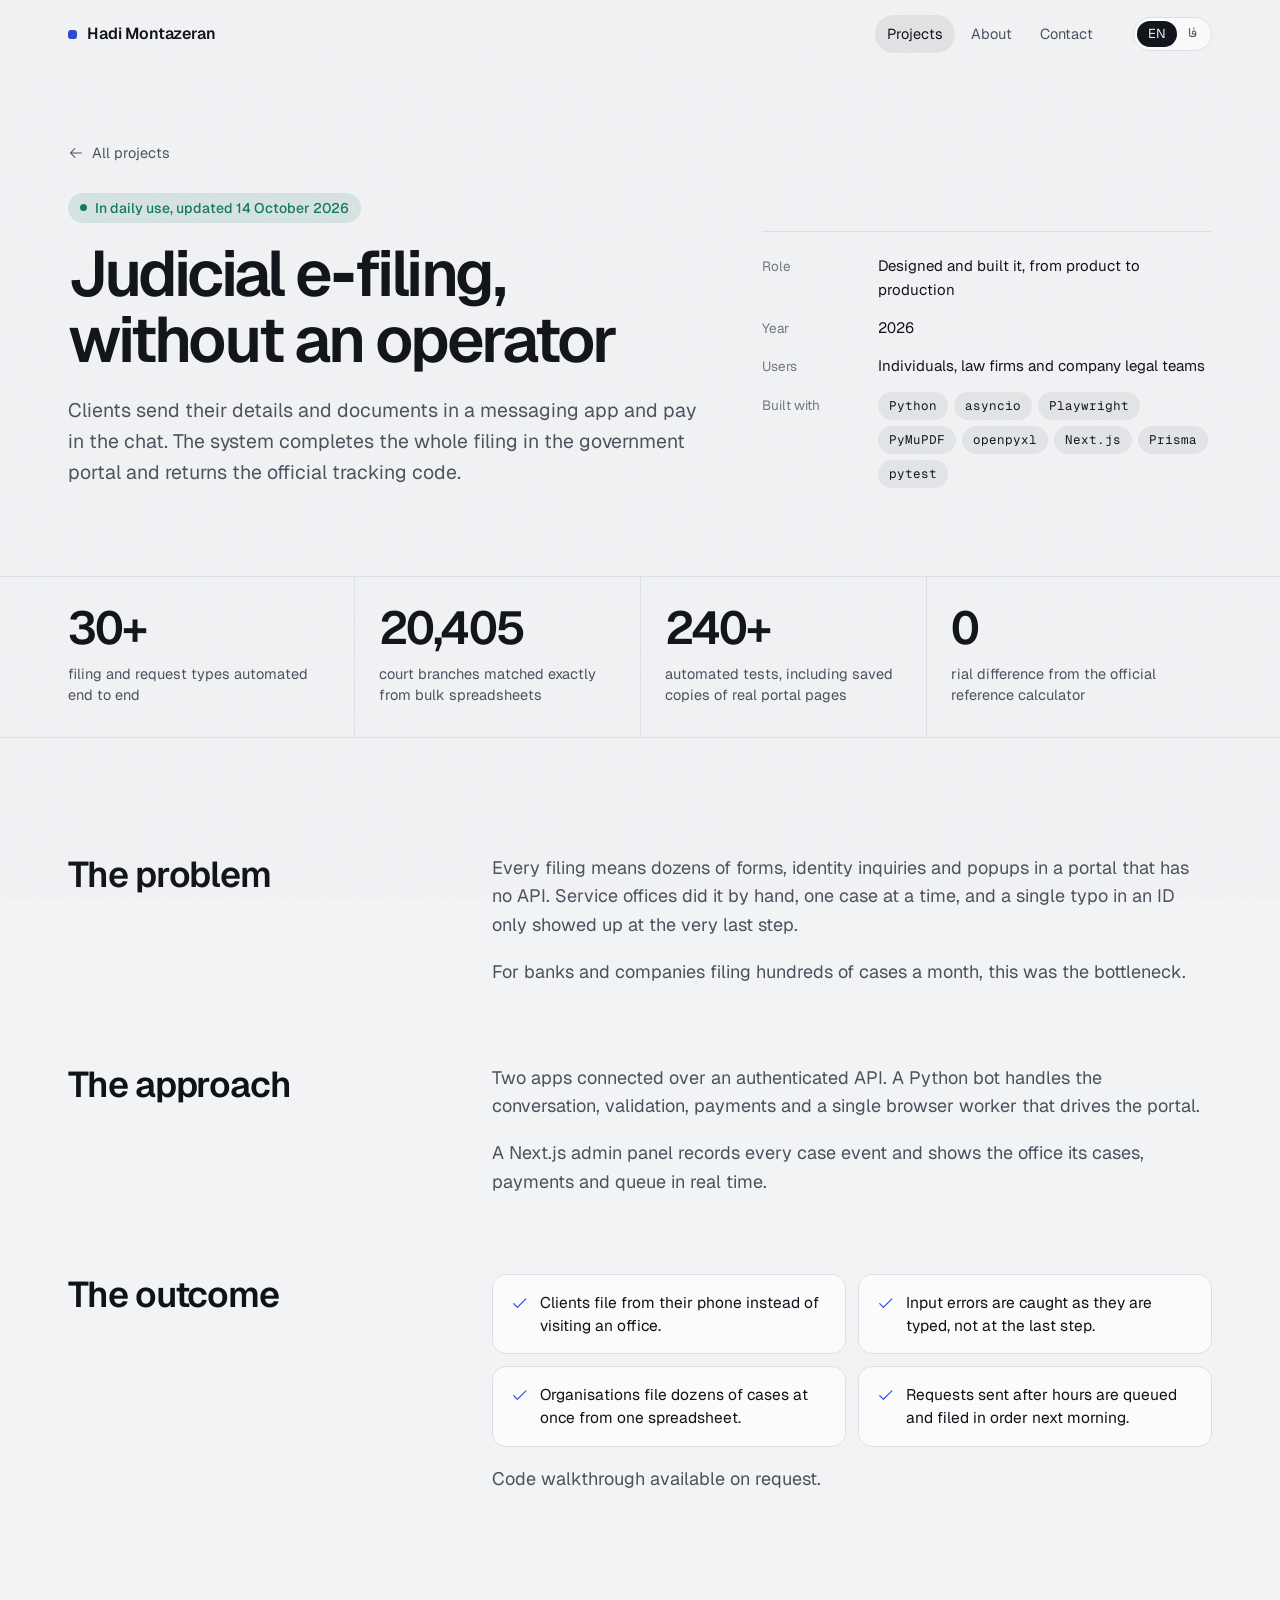
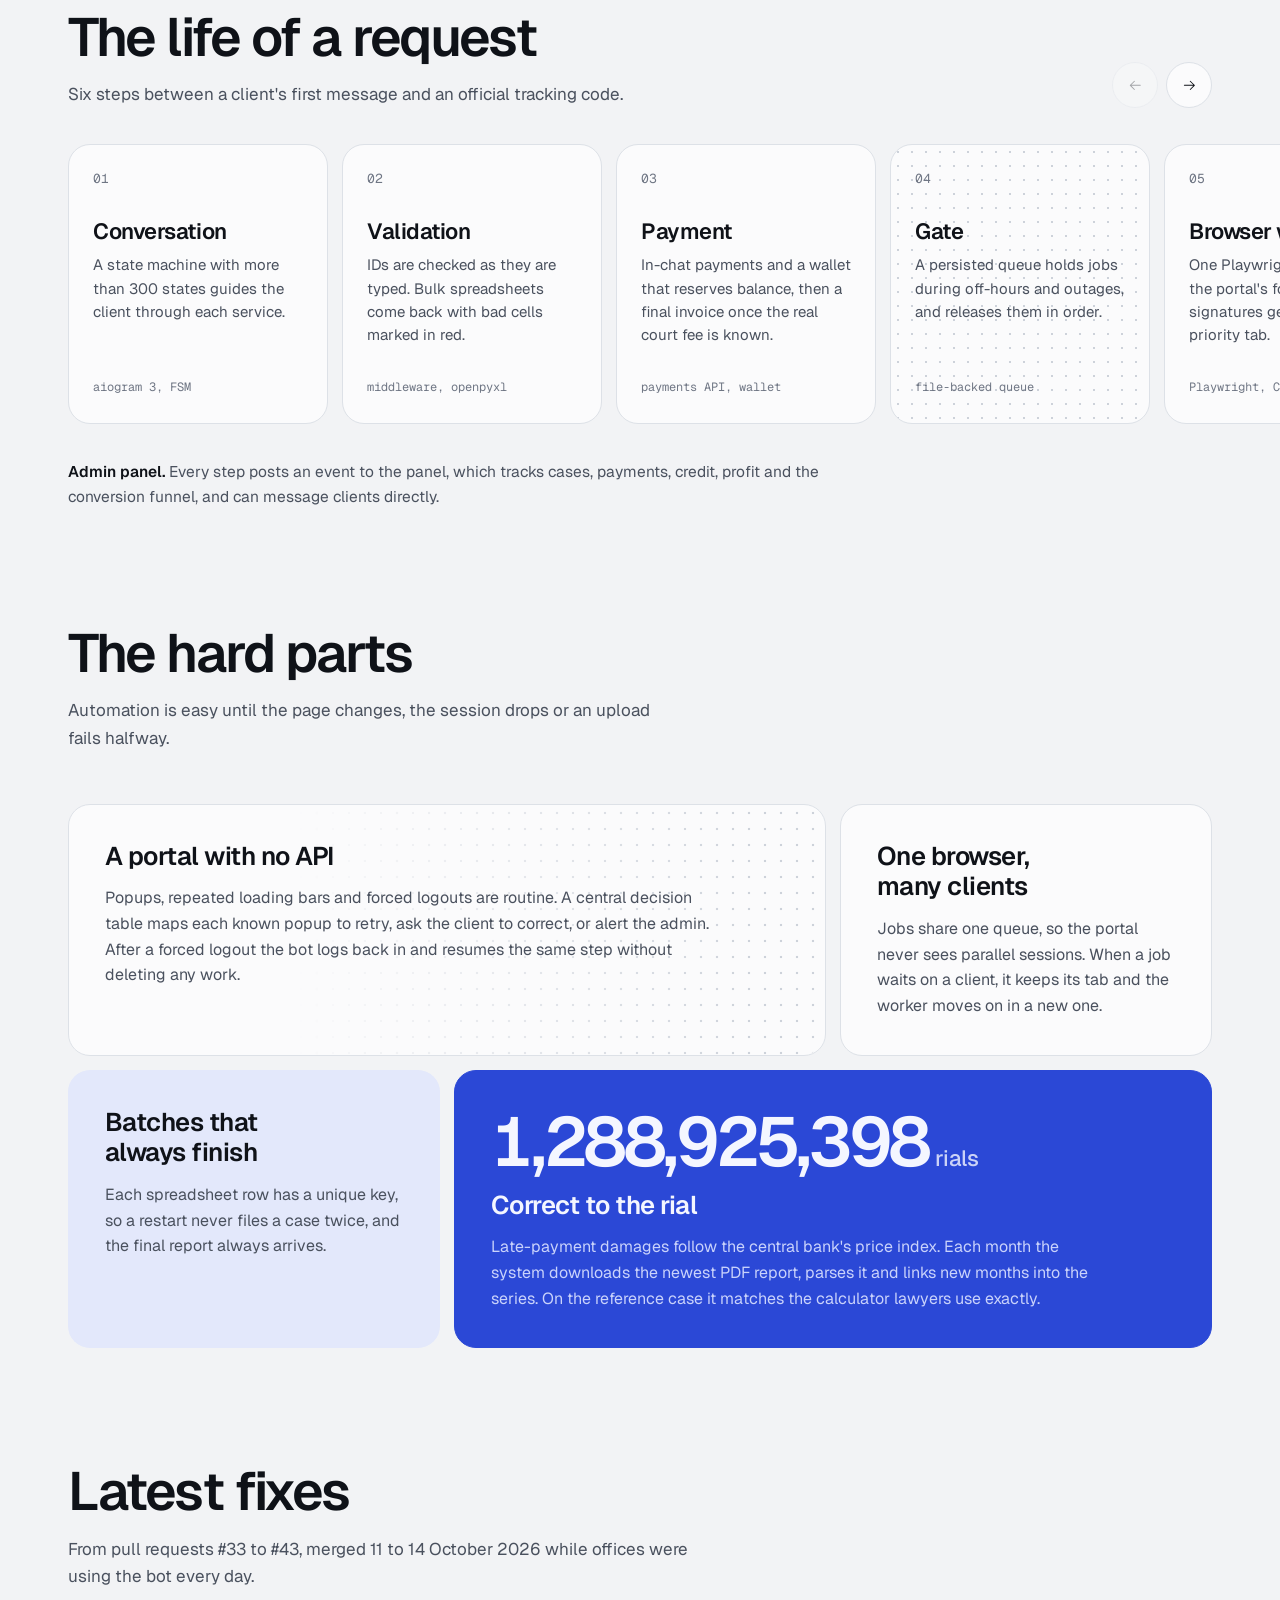
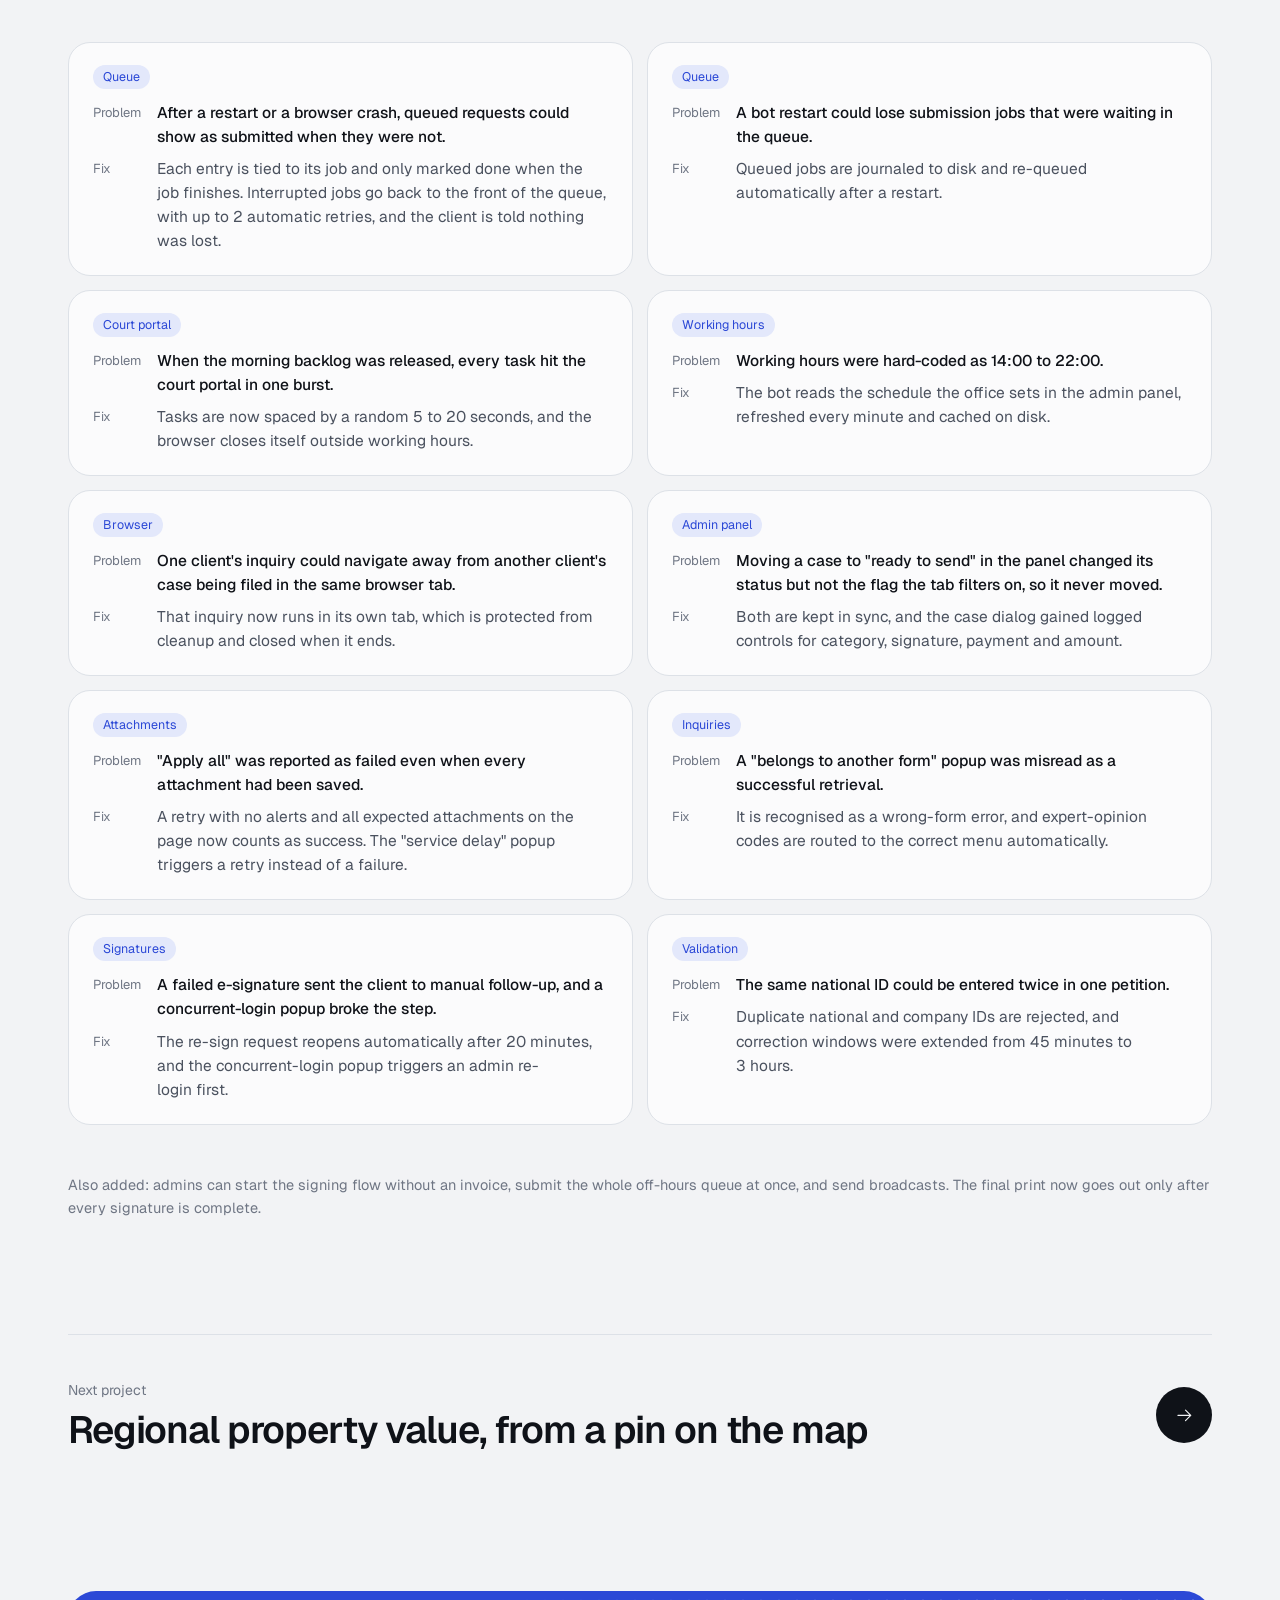
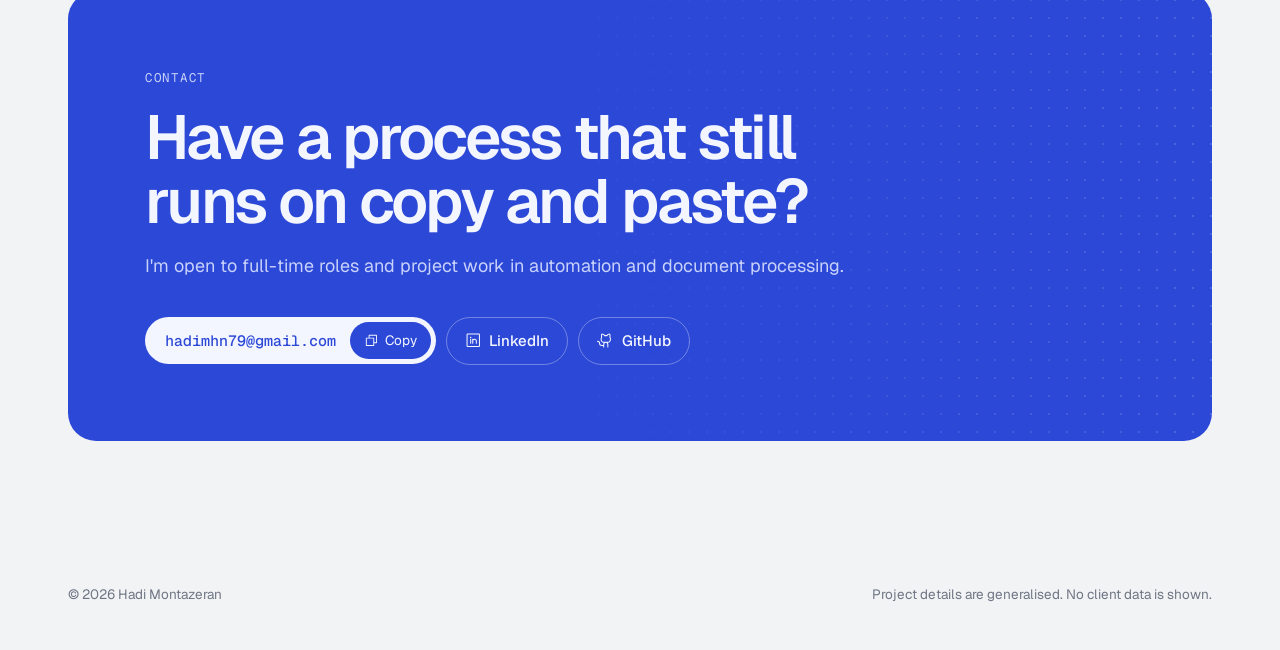
==== commit ac12b73b: "Add latest fixes from both projects (judicial PRs #33-#43, regional value security hardening) Co-Aut" ====
--- a/projects/judicial-efiling.html
+++ b/projects/judicial-efiling.html
@@ -38,6 +38,7 @@
     <a class="crumb" href="../index.html#work"><svg class="ico flip" viewBox="0 0 256 256" fill="currentColor" aria-hidden="true"><path d="M224,128a8,8,0,0,1-8,8H59.31l58.35,58.34a8,8,0,0,1-11.32,11.32l-72-72a8,8,0,0,1,0-11.32l72-72a8,8,0,0,1,11.32,11.32L59.31,120H216A8,8,0,0,1,224,128Z"/></svg><span data-lang="en">All projects</span><span data-lang="fa">همه‌ی پروژه‌ها</span></a>
     <div class="phero-grid">
       <div>
+        <p class="inuse rise"><span data-lang="en">In daily use, updated 14 October 2026</span><span data-lang="fa">در حال استفاده‌ی روزانه، به‌روزرسانی ۱۴ اکتبر ۲۰۲۶</span></p>
         <h1 class="rise"><span data-lang="en">Judicial e&#8209;filing, without an operator</span><span data-lang="fa">ثبت الکترونیک پرونده، بدون اپراتور</span></h1>
         <p class="lead rise d1"><span data-lang="en">Clients send their details and documents in a messaging app and pay in the chat. The system completes the whole filing in the government portal and returns the official tracking code.</span><span data-lang="fa">مشتری اطلاعات و مدارکش را در پیام‌رسان می‌فرستد و همان‌جا پرداخت می‌کند. سامانه کل فرایند ثبت را در درگاه رسمی انجام می‌دهد و کد رهگیری رسمی را برمی‌گرداند.</span></p>
       </div>
@@ -55,7 +56,7 @@
   <div class="wrap">
     <div class="stat"><strong><span data-lang="en">30+</span><span data-lang="fa">+۳۰</span></strong><span><span data-lang="en">filing and request types automated end to end</span><span data-lang="fa">نوع دادخواست، لایحه و درخواست که کامل خودکار شده‌اند</span></span></div>
     <div class="stat"><strong><span data-lang="en">20,405</span><span data-lang="fa">۲۰٬۴۰۵</span></strong><span><span data-lang="en">court branches matched exactly from bulk spreadsheets</span><span data-lang="fa">شعبه‌ی دادگاه که از فایل‌های اکسل دقیق شناسایی می‌شوند</span></span></div>
-    <div class="stat"><strong><span data-lang="en">180</span><span data-lang="fa">۱۸۰</span></strong><span><span data-lang="en">automated tests, including saved copies of real portal pages</span><span data-lang="fa">تست خودکار، از جمله روی نسخه‌های ذخیره‌شده‌ی صفحات واقعی</span></span></div>
+    <div class="stat"><strong><span data-lang="en">240+</span><span data-lang="fa">+۲۴۰</span></strong><span><span data-lang="en">automated tests, including saved copies of real portal pages</span><span data-lang="fa">تست خودکار، از جمله روی نسخه‌های ذخیره‌شده‌ی صفحات واقعی</span></span></div>
     <div class="stat"><strong><span data-lang="en">0</span><span data-lang="fa">۰</span></strong><span><span data-lang="en">rial difference from the official reference calculator</span><span data-lang="fa">ریال اختلاف با ماشین‌حساب مرجع رسمی</span></span></div>
   </div>
 </section>
@@ -141,6 +142,26 @@
   </div>
 </section>
 
+<section class="sec" id="updates" style="padding-top:0">
+  <div class="wrap">
+    <h2 class="h2"><span data-lang="en">Latest fixes</span><span data-lang="fa">آخرین اصلاحات</span></h2>
+    <p class="lead" style="margin-top:16px"><span data-lang="en">From pull requests #33 to #43, merged 11 to 14 October 2026 while offices were using the bot every day.</span><span data-lang="fa">از pull requestهای #۳۳ تا #۴۳، ادغام‌شده بین ۱۱ تا ۱۴ اکتبر ۲۰۲۶، در زمانی که دفاتر هر روز از ربات استفاده می‌کردند.</span></p>
+    <ul class="fixes">
+      <li class="fix reveal"><span class="area"><span data-lang="en">Queue</span><span data-lang="fa">صف</span></span><dl><dt><span data-lang="en">Problem</span><span data-lang="fa">مشکل</span></dt><dd class="p"><span data-lang="en">After a restart or a browser crash, queued requests could show as submitted when they were not.</span><span data-lang="fa">بعد از ری‌استارت یا از کار افتادن مرورگر، درخواست‌های داخل صف ممکن بود «ثبت‌شده» نمایش داده شوند در حالی که ثبت نشده بودند.</span></dd><dt><span data-lang="en">Fix</span><span data-lang="fa">راه‌حل</span></dt><dd class="f"><span data-lang="en">Each entry is tied to its job and only marked done when the job finishes. Interrupted jobs go back to the front of the queue, with up to 2 automatic retries, and the client is told nothing was lost.</span><span data-lang="fa">هر مورد به کار خودش وصل است و فقط وقتی کار تمام شد «انجام‌شده» می‌شود. کارهای نیمه‌تمام به ابتدای صف برمی‌گردند، با حداکثر ۲ تلاش خودکار، و به مشتری گفته می‌شود چیزی از دست نرفته.</span></dd></dl></li>
+      <li class="fix reveal"><span class="area"><span data-lang="en">Queue</span><span data-lang="fa">صف</span></span><dl><dt><span data-lang="en">Problem</span><span data-lang="fa">مشکل</span></dt><dd class="p"><span data-lang="en">A bot restart could lose submission jobs that were waiting in the queue.</span><span data-lang="fa">ری‌استارت ربات ممکن بود کارهای ثبتِ منتظر در صف را از بین ببرد.</span></dd><dt><span data-lang="en">Fix</span><span data-lang="fa">راه‌حل</span></dt><dd class="f"><span data-lang="en">Queued jobs are journaled to disk and re-queued automatically after a restart.</span><span data-lang="fa">کارهای صف روی دیسک ثبت می‌شوند و بعد از ری‌استارت خودکار به صف برمی‌گردند.</span></dd></dl></li>
+      <li class="fix reveal"><span class="area"><span data-lang="en">Court portal</span><span data-lang="fa">درگاه قضایی</span></span><dl><dt><span data-lang="en">Problem</span><span data-lang="fa">مشکل</span></dt><dd class="p"><span data-lang="en">When the morning backlog was released, every task hit the court portal in one burst.</span><span data-lang="fa">وقتی صف صبحگاهی آزاد می‌شد، همه‌ی کارها یک‌جا به درگاه قضایی فرستاده می‌شدند.</span></dd><dt><span data-lang="en">Fix</span><span data-lang="fa">راه‌حل</span></dt><dd class="f"><span data-lang="en">Tasks are now spaced by a random 5 to 20 seconds, and the browser closes itself outside working hours.</span><span data-lang="fa">کارها حالا با فاصله‌ی تصادفی ۵ تا ۲۰ ثانیه اجرا می‌شوند و مرورگر خارج از ساعت کاری خودش بسته می‌شود.</span></dd></dl></li>
+      <li class="fix reveal"><span class="area"><span data-lang="en">Working hours</span><span data-lang="fa">ساعت کاری</span></span><dl><dt><span data-lang="en">Problem</span><span data-lang="fa">مشکل</span></dt><dd class="p"><span data-lang="en">Working hours were hard-coded as 14:00 to 22:00.</span><span data-lang="fa">ساعت کاری به‌صورت ثابت ۱۴ تا ۲۲ در کد نوشته شده بود.</span></dd><dt><span data-lang="en">Fix</span><span data-lang="fa">راه‌حل</span></dt><dd class="f"><span data-lang="en">The bot reads the schedule the office sets in the admin panel, refreshed every minute and cached on disk.</span><span data-lang="fa">ربات برنامه‌ای را که دفتر در پنل مدیریت تعیین می‌کند می‌خواند، هر دقیقه به‌روز می‌کند و روی دیسک نگه می‌دارد.</span></dd></dl></li>
+      <li class="fix reveal"><span class="area"><span data-lang="en">Browser</span><span data-lang="fa">مرورگر</span></span><dl><dt><span data-lang="en">Problem</span><span data-lang="fa">مشکل</span></dt><dd class="p"><span data-lang="en">One client's inquiry could navigate away from another client's case being filed in the same browser tab.</span><span data-lang="fa">استعلام یک مشتری ممکن بود صفحه‌ی پرونده‌ی مشتری دیگری را که در همان تب در حال ثبت بود عوض کند.</span></dd><dt><span data-lang="en">Fix</span><span data-lang="fa">راه‌حل</span></dt><dd class="f"><span data-lang="en">That inquiry now runs in its own tab, which is protected from cleanup and closed when it ends.</span><span data-lang="fa">این استعلام حالا در تب جداگانه‌ی خودش اجرا می‌شود که از بسته شدن محافظت می‌شود و در پایان بسته می‌شود.</span></dd></dl></li>
+      <li class="fix reveal"><span class="area"><span data-lang="en">Admin panel</span><span data-lang="fa">پنل مدیریت</span></span><dl><dt><span data-lang="en">Problem</span><span data-lang="fa">مشکل</span></dt><dd class="p"><span data-lang="en">Moving a case to "ready to send" in the panel changed its status but not the flag the tab filters on, so it never moved.</span><span data-lang="fa">انتقال پرونده به «آماده‌ی ارسال» در پنل فقط وضعیت را عوض می‌کرد، نه پرچمی که تب بر اساس آن فیلتر می‌کند، پس پرونده جابه‌جا نمی‌شد.</span></dd><dt><span data-lang="en">Fix</span><span data-lang="fa">راه‌حل</span></dt><dd class="f"><span data-lang="en">Both are kept in sync, and the case dialog gained logged controls for category, signature, payment and amount.</span><span data-lang="fa">هر دو همگام نگه داشته می‌شوند و پنجره‌ی پرونده ابزارهای ثبت‌شده برای دسته، امضا، پرداخت و مبلغ گرفت.</span></dd></dl></li>
+      <li class="fix reveal"><span class="area"><span data-lang="en">Attachments</span><span data-lang="fa">منضمات</span></span><dl><dt><span data-lang="en">Problem</span><span data-lang="fa">مشکل</span></dt><dd class="p"><span data-lang="en">"Apply all" was reported as failed even when every attachment had been saved.</span><span data-lang="fa">«تأیید همه» حتی وقتی همه‌ی منضمات ذخیره شده بود، ناموفق گزارش می‌شد.</span></dd><dt><span data-lang="en">Fix</span><span data-lang="fa">راه‌حل</span></dt><dd class="f"><span data-lang="en">A retry with no alerts and all expected attachments on the page now counts as success. The "service delay" popup triggers a retry instead of a failure.</span><span data-lang="fa">تلاش مجددی که هیچ هشداری ندهد و همه‌ی منضمات مورد انتظار را نشان دهد، موفق حساب می‌شود. پاپ‌آپ «تأخیر در اجرای سرویس» باعث تلاش مجدد می‌شود، نه شکست.</span></dd></dl></li>
+      <li class="fix reveal"><span class="area"><span data-lang="en">Inquiries</span><span data-lang="fa">استعلام</span></span><dl><dt><span data-lang="en">Problem</span><span data-lang="fa">مشکل</span></dt><dd class="p"><span data-lang="en">A "belongs to another form" popup was misread as a successful retrieval.</span><span data-lang="fa">پاپ‌آپ «مربوط به فرم دیگری است» اشتباهاً بازیابی موفق تشخیص داده می‌شد.</span></dd><dt><span data-lang="en">Fix</span><span data-lang="fa">راه‌حل</span></dt><dd class="f"><span data-lang="en">It is recognised as a wrong-form error, and expert-opinion codes are routed to the correct menu automatically.</span><span data-lang="fa">حالا خطای فرم اشتباه تشخیص داده می‌شود و کدهای نظریه‌ی کارشناس خودکار به منوی درست هدایت می‌شوند.</span></dd></dl></li>
+      <li class="fix reveal"><span class="area"><span data-lang="en">Signatures</span><span data-lang="fa">امضا</span></span><dl><dt><span data-lang="en">Problem</span><span data-lang="fa">مشکل</span></dt><dd class="p"><span data-lang="en">A failed e-signature sent the client to manual follow-up, and a concurrent-login popup broke the step.</span><span data-lang="fa">امضای الکترونیک ناموفق، مشتری را به پیگیری دستی می‌فرستاد و پاپ‌آپ ورود هم‌زمان، مرحله را خراب می‌کرد.</span></dd><dt><span data-lang="en">Fix</span><span data-lang="fa">راه‌حل</span></dt><dd class="f"><span data-lang="en">The re-sign request reopens automatically after 20 minutes, and the concurrent-login popup triggers an admin re-login first.</span><span data-lang="fa">درخواست امضای دوباره بعد از ۲۰ دقیقه خودکار فعال می‌شود و پاپ‌آپ ورود هم‌زمان، ابتدا ورود دوباره‌ی مدیر را فعال می‌کند.</span></dd></dl></li>
+      <li class="fix reveal"><span class="area"><span data-lang="en">Validation</span><span data-lang="fa">اعتبارسنجی</span></span><dl><dt><span data-lang="en">Problem</span><span data-lang="fa">مشکل</span></dt><dd class="p"><span data-lang="en">The same national ID could be entered twice in one petition.</span><span data-lang="fa">یک کد ملی می‌توانست دو بار در یک دادخواست وارد شود.</span></dd><dt><span data-lang="en">Fix</span><span data-lang="fa">راه‌حل</span></dt><dd class="f"><span data-lang="en">Duplicate national and company IDs are rejected, and correction windows were extended from 45 minutes to 3 hours.</span><span data-lang="fa">کد ملی و شناسه‌ی شرکت تکراری رد می‌شود و مهلت اصلاح از ۴۵ دقیقه به ۳ ساعت افزایش یافت.</span></dd></dl></li>
+    </ul>
+    <p class="note" style="margin-top:48px"><span data-lang="en">Also added: admins can start the signing flow without an invoice, submit the whole off-hours queue at once, and send broadcasts. The final print now goes out only after every signature is complete.</span><span data-lang="fa">همچنین اضافه شد: مدیر می‌تواند فرایند امضا را بدون فاکتور شروع کند، کل صف خارج از ساعت کاری را یک‌جا ثبت کند و پیام همگانی بفرستد. نسخه‌ی نهایی حالا فقط بعد از کامل شدن همه‌ی امضاها ارسال می‌شود.</span></p>
+  </div>
+</section>
+
 <section style="padding-bottom:clamp(56px,8vw,96px)">
   <div class="wrap">
     <a class="next" href="regional-value.html">
--- a/assets/site.css
+++ b/assets/site.css
@@ -62,7 +62,7 @@
 .btn-primary:hover{background:var(--accent);color:var(--block-ink)}
 .btn-quiet{border-color:var(--line);color:var(--ink);background:transparent}
 .btn-quiet:hover{border-color:var(--ink-3)}
-.link-arrow{display:inline-flex;align-items:center;gap:8px;font-weight:500;text-decoration:none;color:var(--ink);border-bottom:1px solid var(--line);padding-bottom:2px;transition:border-color .2s,gap .25s var(--ease)}
+.link-arrow{display:inline-flex;flex-wrap:wrap;min-width:0;max-width:100%;align-items:center;gap:8px;font-weight:500;text-decoration:none;color:var(--ink);border-bottom:1px solid var(--line);padding-bottom:2px;transition:border-color .2s,gap .25s var(--ease)}
 .link-arrow:hover{border-color:var(--ink);gap:12px}
 
 /* nav */
@@ -163,7 +163,7 @@
 html[lang="fa"] .phero h1{font-size:clamp(32px,4.2vw,52px);line-height:1.45}
 .phero .lead{font-size:clamp(17px,1.6vw,19.5px);margin-top:22px}
 .facts{display:grid;gap:14px;margin:0;padding:22px 0 0;border-top:1px solid var(--line)}
-.facts div{display:grid;grid-template-columns:104px minmax(0,1fr);gap:12px;align-items:baseline}
+.facts > div{display:grid;grid-template-columns:104px minmax(0,1fr);gap:12px;align-items:baseline}
 .facts dt{font-size:13.5px;color:var(--ink-3)}
 .facts dd{margin:0;font-size:15px}
 
@@ -403,3 +403,17 @@
 .group{display:grid;gap:10px;align-content:start}
 .group h3{font-size:18px;letter-spacing:-.01em}
 .group p{font-size:15px;color:var(--ink-2)}
+
+/* ---------- problems and fixes ---------- */
+.fixes{list-style:none;margin:clamp(32px,5vw,52px) 0 0;padding:0;display:grid;grid-template-columns:repeat(2,minmax(0,1fr));gap:14px}
+@media (max-width:820px){.fixes{grid-template-columns:1fr}}
+.fix{background:var(--surface);border:1px solid var(--line);border-radius:var(--r-lg);padding:22px 24px;display:grid;gap:12px;align-content:start;min-width:0}
+.fix .area{justify-self:start;font-size:12.5px;color:var(--accent);background:var(--accent-soft);padding:2px 10px;border-radius:999px}
+.fix dl{margin:0;display:grid;grid-template-columns:auto minmax(0,1fr);gap:8px 16px}
+.fix dt{font-size:13px;color:var(--ink-3);padding-top:2px;white-space:nowrap}
+.fix dd{margin:0;font-size:15.5px;line-height:1.55}
+.fix dd.p{font-weight:500}
+.fix dd.f{color:var(--ink-2)}
+@media (max-width:480px){.fix dl{grid-template-columns:1fr}.fix dt{padding-top:6px}}
+.inuse{display:inline-flex;align-items:center;gap:8px;font-size:14px;font-weight:500;color:var(--ok);background:color-mix(in srgb,var(--ok) 12%,transparent);padding:4px 12px;border-radius:999px;margin-bottom:18px}
+.inuse::before{content:"";width:7px;height:7px;border-radius:50%;background:currentColor}
